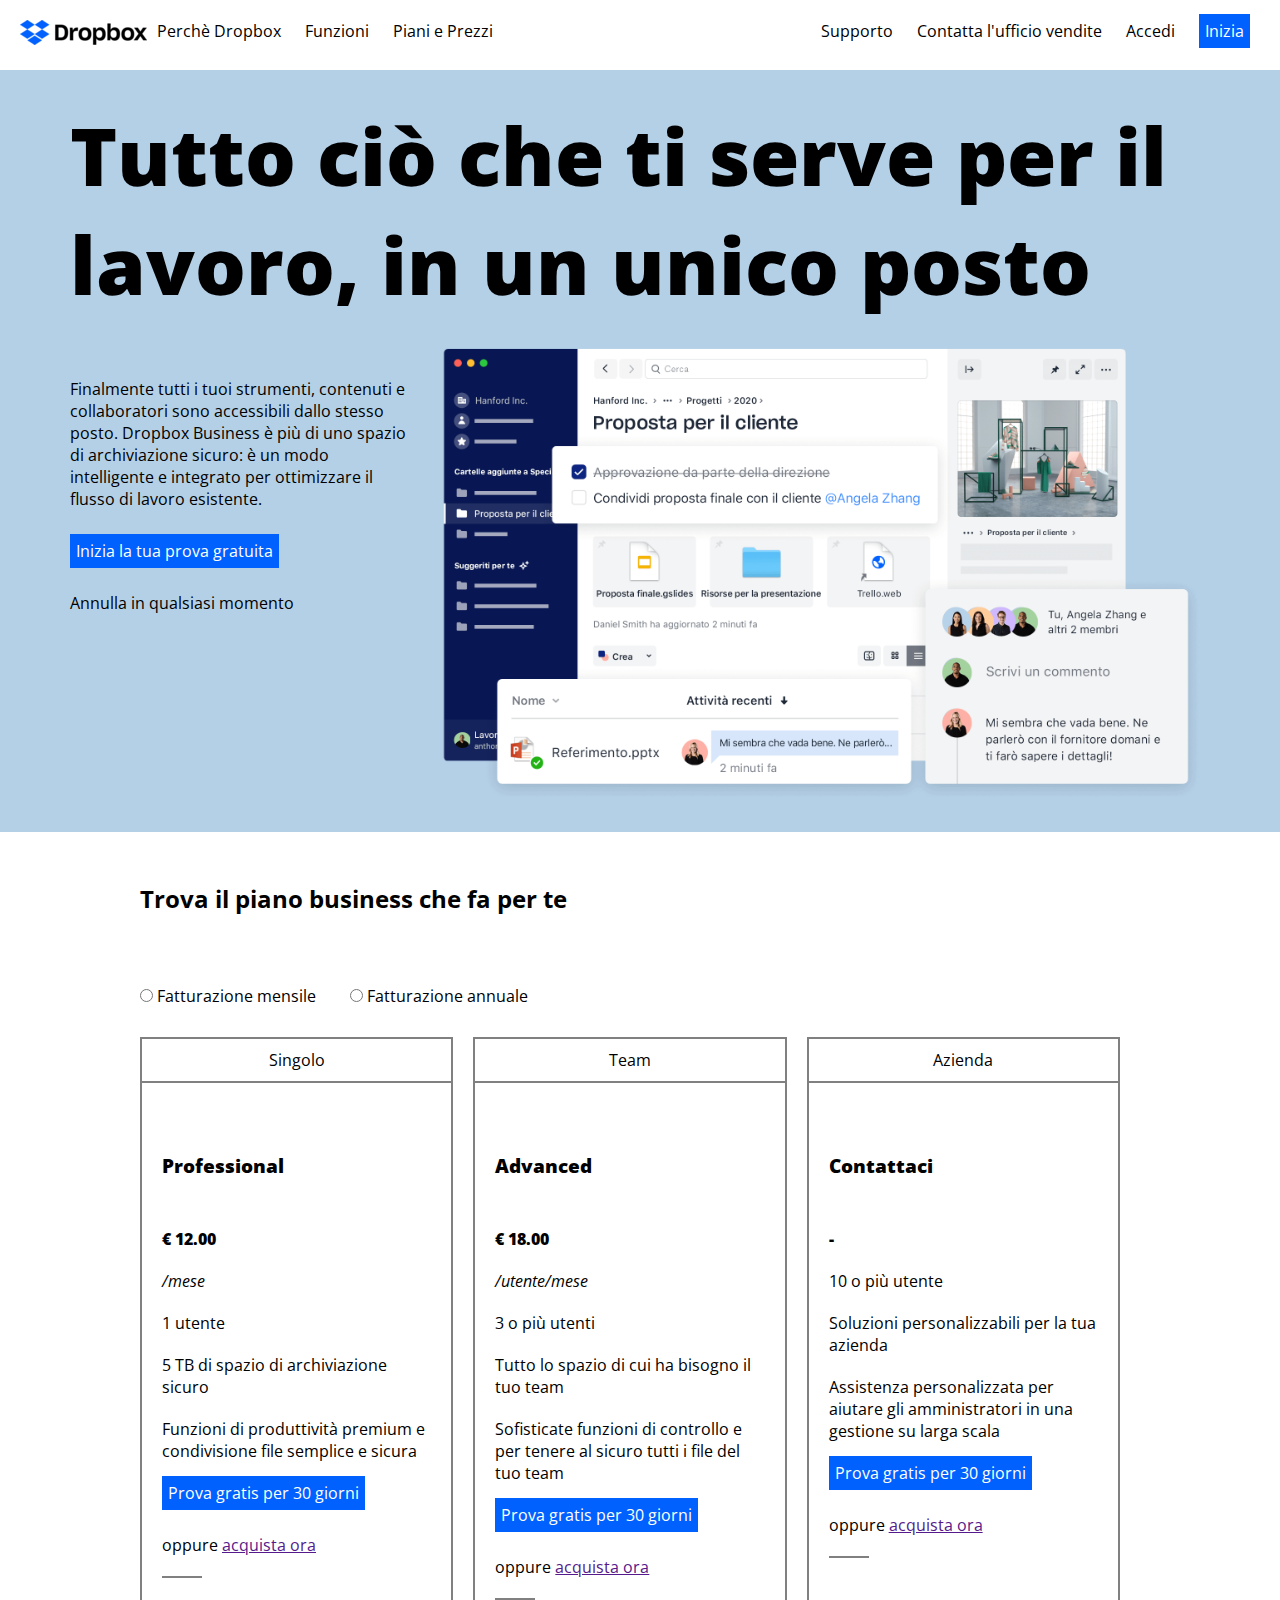
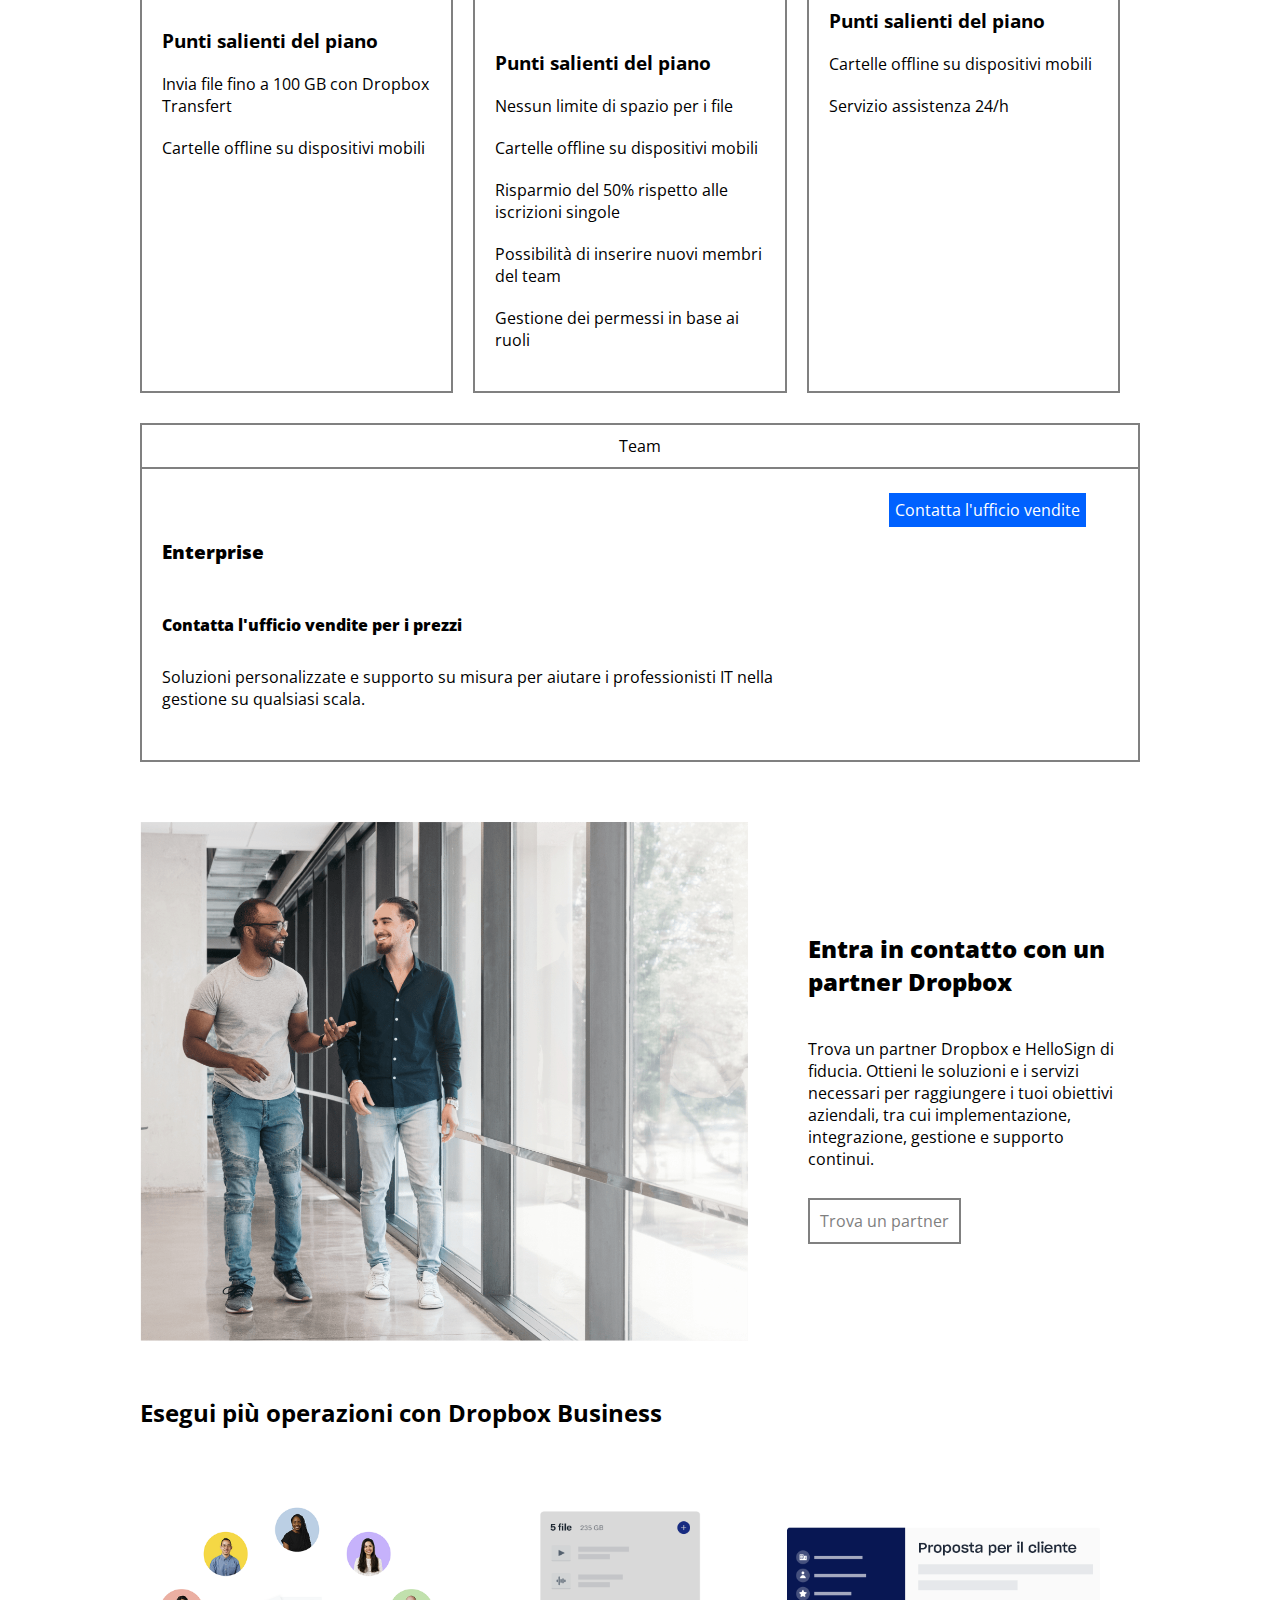
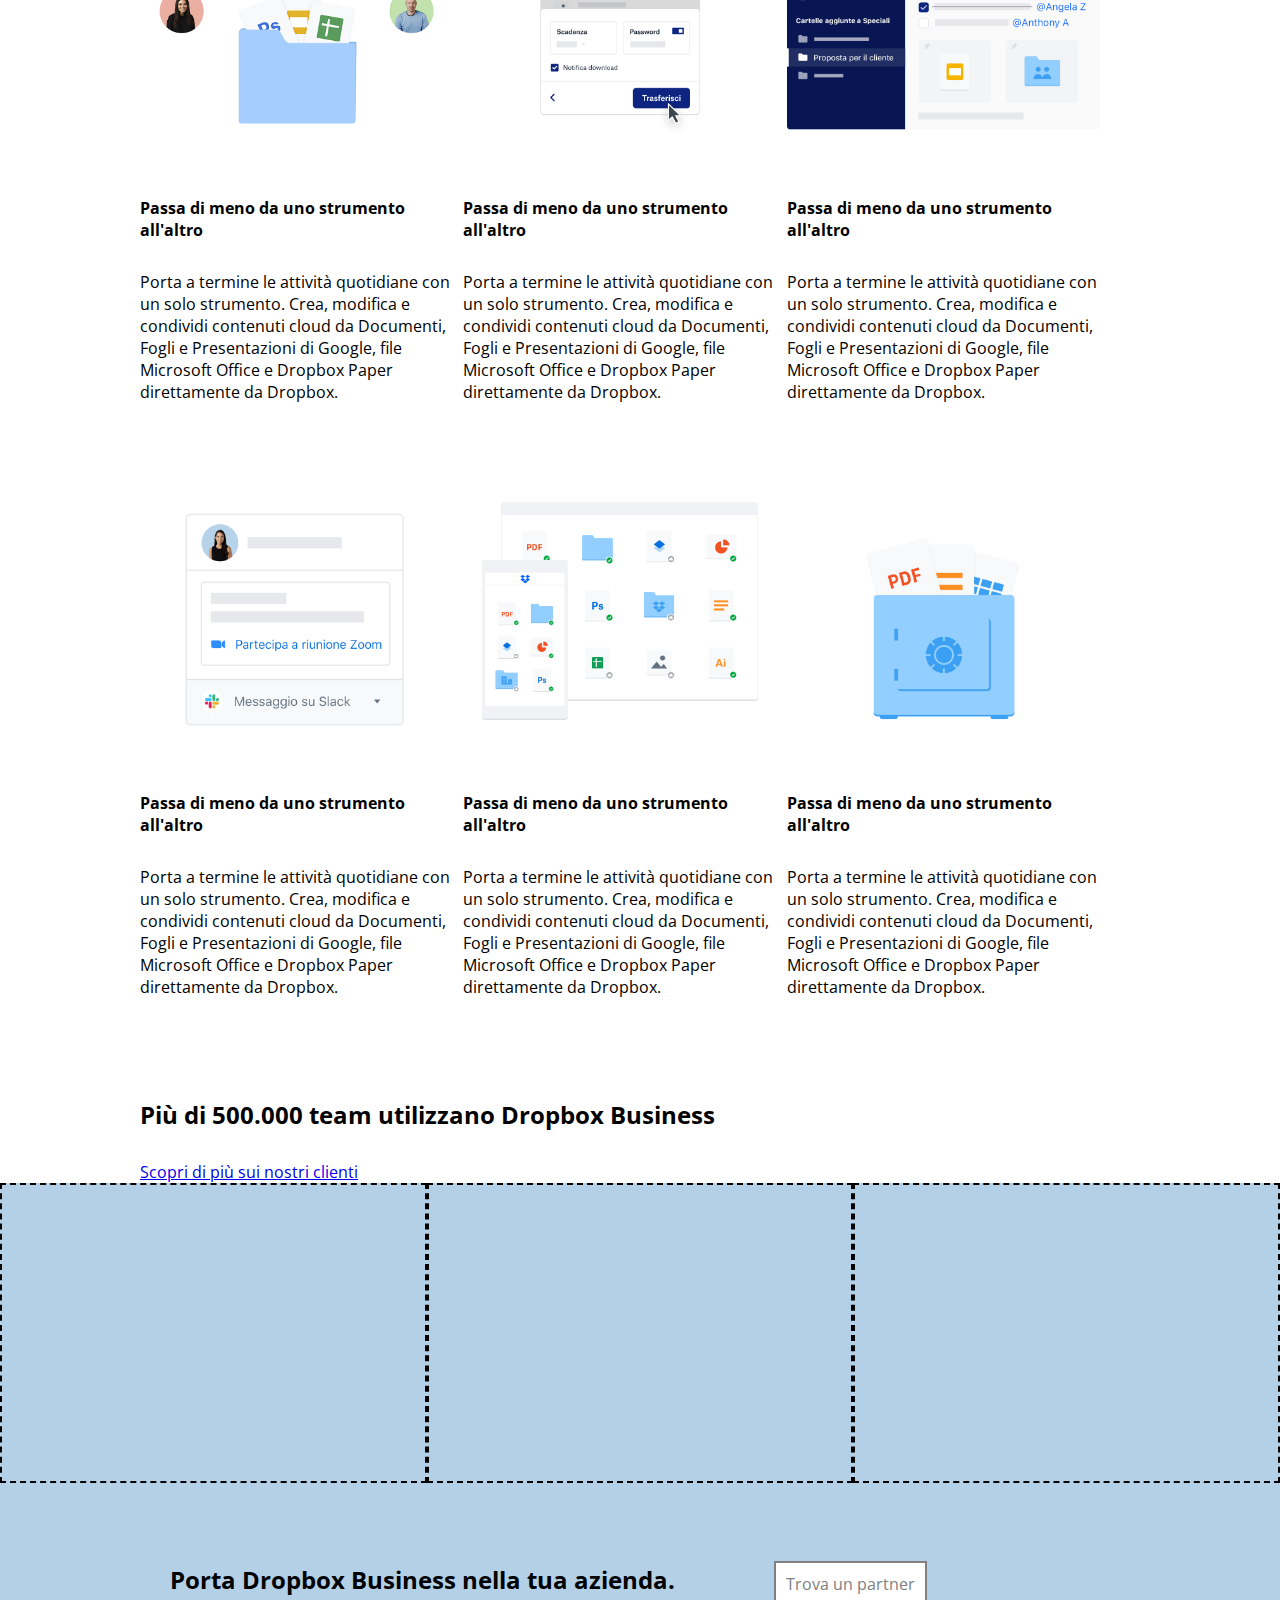
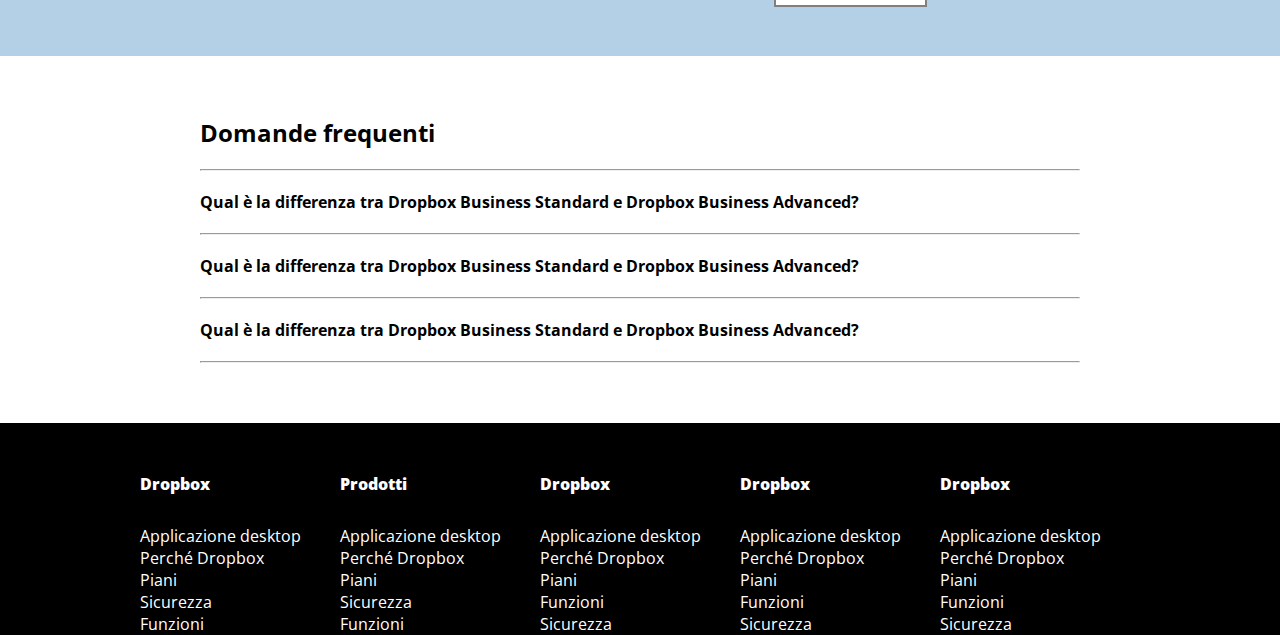
==== index.html @ 8ddbbbdc "add header add main add footer" ====
<!DOCTYPE html>
<html lang="en">
<head>
    <meta charset="UTF-8">
    <meta name="viewport" content="width=device-width, initial-scale=1.0">
    <title>Dropbox</title>
    <!-- css -->
    <link rel="stylesheet" href="css/style.css">
    <!-- font -->
    <link rel="stylesheet" href="https://cdnjs.cloudflare.com/ajax/libs/font-awesome/6.4.2/css/all.min.css" integrity="sha512-z3gLpd7yknf1YoNbCzqRKc4qyor8gaKU1qmn+CShxbuBusANI9QpRohGBreCFkKxLhei6S9CQXFEbbKuqLg0DA==" crossorigin="anonymous" referrerpolicy="no-referrer" />
    <link rel="preconnect" href="https://fonts.googleapis.com">
    <link rel="preconnect" href="https://fonts.gstatic.com" crossorigin>
    <link rel="preconnect" href="https://fonts.googleapis.com">
    <link rel="preconnect" href="https://fonts.gstatic.com" crossorigin>
    <link href="https://fonts.googleapis.com/css2?family=Fredoka:wght@400;700&family=Open+Sans:wght@400;700;800&display=swap" rel="stylesheet"></head>
<body>
    <header>
        <div class="top_container_header">  
            <div class="rowleft">
                <div>
                    <img src="./img/logo-small.png" alt="Dropbox logo">
                </div>
                <nav>
                    <ul>
                        <li><a href="http://">Perchè Dropbox</a></li>
                        <li><a href="http://">Funzioni</a></li>
                        <li><a href="http://">Piani e Prezzi</a></li>
                    </ul>
                </nav>
            </div>
        
            <div class="rowright">
                <nav>
                    <ul>
                        <li><a href="http://">Supporto</a></li>
                        <li><a href="http://">Contatta l'ufficio vendite</a></li>
                        <li><a href="http://">Accedi</a></li>
                        <li><a href="http://" class="button">Inizia</a></li>
                    </ul>
                </nav>
            </div>
        </div>

        <div class="button_container_header">
            <div class="container">
                <h1><strong>Tutto ciò che ti serve per il lavoro, in un unico posto</strong></h1>
                <div class="jumbo_container">
                    <div class="col-left">
                        <p>Finalmente tutti i tuoi strumenti, contenuti e collaboratori sono accessibili dallo stesso posto. Dropbox Business è più di uno spazio di archiviazione sicuro: è un modo intelligente e integrato per ottimizzare il flusso di lavoro
                            esistente.
                        </p>
                        <a href="http://" class="button">Inizia la tua prova gratuita</a>
                        <p>Annulla in qualsiasi momento</p>
                        <i class="fa-solid fa-arrow-down fa-2xl"></i>
                    </div>
                    <div class="col-right">
                        <img src="./img/jumbo.png" alt="">
                    </div>
                </div>
            </div>
        </div>
    </header>

    <main>
        <div class="smallcontainer">
            <div>
                <h2>Trova il piano business che fa per te</h2>
                <div class="input_container">
                    <input type="radio" name="checked" value="..." />
                    <span>Fatturazione mensile</span>
                </div>
                <div class="input_container">
                    <input type="radio" name="checked" value="..." />
                    <span>Fatturazione annuale</span>
                 </div>
            </div>
            <div class="cards">
                <div class="card">
                    <div class="topcard">
                        <i class="fa-solid fa-user" style="color: #000000;"></i>
                        <span>Singolo</span>
                    </div>
                    <div class="bottomcard">
                        <div class="upperbuttomcard">
                            <h3><strong>Professional</strong></h3>
                            <h4><strong>&euro; 12.00</strong></h4>
                            <span><i>/mese</i></span>
                         </div>
                        <div class="buttombuttomcard">
                            <div>
                                <i class="fa-solid fa-user" style="color: #000000;"></i>
                                <span>1 utente</span>
                            </div>
                            <div>
                                <i class="fa-solid fa-folder" style="color: #000000;"></i>
                                <span>5 TB di spazio di archiviazione sicuro</span>    
                            </div>     
                            <div>
                                <i class="fa-solid fa-share-nodes" style="color: #000000;"></i>
                                <span>Funzioni di produttività premium
                                e condivisione file semplice e sicura</span>
                            </div>
                            <a href="http://" class="button">Prova gratis per 30 giorni</a>
                            <div class="acquista">
                                <span>oppure</span>
                                <a href="">acquista ora</a>
                            </div>
                            <hr class="hr_short">
                            <h3>Punti salienti del piano</h3>
                            <div>
                                <i class="fa-solid fa-check" style="color: #0052e0;"></i>
                                <span>Invia file fino a 100 GB con Dropbox Transfert</span>
                            </div>
                            <div>
                                <i class="fa-solid fa-check" style="color: #0052e0;"></i>
                                <span>Cartelle offline su dispositivi mobili</span>
                            </div>
                        </div>
                    </div>
                </div>
                <div class="card">
                    <div class="topcard">
                        <i class="fa-solid fa-users" style="color: #000000;"></i>
                        <span>Team</span>
                    </div>
                    <div class="bottomcard">
                        <div class="upperbuttomcard">
                            <h3><strong>Advanced</strong></h3>
                            <h4><strong>&euro; 18.00</strong></h4>
                            <span><i>/utente/mese</i></span>
                         </div>
                        <div class="buttombuttomcard">
                            <div>
                                <i class="fa-solid fa-users" style="color: #000000;"></i>
                                <span>3 o più utenti</span>
                            </div>
                            <div>
                                <i class="fa-solid fa-folder" style="color: #000000;"></i>
                                <span>Tutto lo spazio di cui ha bisogno il tuo team</span>    
                            </div>     
                            <div>
                                <i class="fa-solid fa-share-nodes" style="color: #000000;"></i>
                                <span>Sofisticate funzioni di controllo e per tenere al sicuro tutti i file del tuo team</span>
                            </div>
                            <a href="http://" class="button">Prova gratis per 30 giorni</a>
                            <div class="acquista">
                                <span>oppure</span>
                                <a href="">acquista ora</a>
                            </div>
                            <hr class="hr_short">
                            <h3>Punti salienti del piano</h3>
                            <div>
                                <i class="fa-solid fa-check" style="color: #0052e0;"></i>
                                <span>Nessun limite di spazio per i file</span>
                            </div>
                            <div>
                                <i class="fa-solid fa-check" style="color: #0052e0;"></i>
                                <span>Cartelle offline su dispositivi mobili</span>
                            </div>
                            <div>
                                <i class="fa-solid fa-check" style="color: #0052e0;"></i>
                                <span>Risparmio del 50% rispetto alle iscrizioni singole</span>
                            </div>
                            <div>
                                <i class="fa-solid fa-check" style="color: #0052e0;"></i>
                                <span>Possibilità di inserire nuovi membri del team</span>
                            </div>
                            <div>
                                <i class="fa-solid fa-check" style="color: #0052e0;"></i>
                                <span>Gestione dei permessi in base ai ruoli</span>
                            </div>
                        </div>
                    </div>   
                </div>
                <div class="card">
                    <div class="topcard">
                        <i class="fa-solid fa-building" style="color: #000000;"></i>
                        <span>Azienda</span>
                    </div>
                    <div class="bottomcard">
                        <div class="upperbuttomcard">
                            <h3><strong>Contattaci</strong></h3>
                            <h4><strong>-</strong></h4>
                         </div>
                        <div class="buttombuttomcard">
                            <div>
                                <i class="fa-solid fa-user" style="color: #000000;"></i>
                                <span>10 o più utente</span>
                            </div>
                            <div>
                                <i class="fa-solid fa-folder" style="color: #000000;"></i>
                                <span>Soluzioni personalizzabili per la tua azienda</span>    
                            </div>     
                            <div>
                                <i class="fa-solid fa-share-nodes" style="color: #000000;"></i>
                                <span>Assistenza personalizzata per aiutare gli amministratori in una gestione su larga scala</span>
                            </div>
                            <a href="http://" class="button">Prova gratis per 30 giorni</a>
                            <div class="acquista">
                                <span>oppure</span>
                                <a href="">acquista ora</a>
                            </div>
                            <hr class="hr_short">
                            <h3>Punti salienti del piano</h3>
                            <div>
                                <i class="fa-solid fa-check" style="color: #0052e0;"></i>
                                <span>Cartelle offline su dispositivi mobili</span>
                            </div>
                            <div>
                                <i class="fa-solid fa-check" style="color: #0052e0;"></i>
                                <span>Servizio assistenza 24/h</span>
                            </div>
                        </div>
                    </div>
                </div>
            </div>
        </div>
        <div class="smallcontainer">
           <div class="teamcontainer">
                <div class="topcontainer">
                        <i class="fa-solid fa-building" style="color: #000000;"></i>
                        <span>Team</span>
                </div>
                <div class="buttomcontainer">
                    <div class="left_row_container">
                            <h3><strong>Enterprise</strong></h3>
                            <h4><strong>Contatta l'ufficio vendite per i prezzi</strong></h4>
                            <p>Soluzioni personalizzate e supporto su misura per aiutare i professionisti IT nella gestione su qualsiasi scala.</p>
                    </div>
                    <div class="right_row_container">
                            <a href="http://" class="button">Contatta l'ufficio vendite</a>
                    </div>
                </div>
            </div> 

            <div class="third-container">
                <div class="part-left">
                    <img src="./img/partner.png" alt="">
                </div>
                <div class="part-right">
                    <h2><strong>Entra in contatto con un partner Dropbox</strong></h2>
                    <p>Trova un partner Dropbox e HelloSign di fiducia. Ottieni le soluzioni e i servizi necessari per raggiungere i tuoi obiettivi aziendali, tra cui implementazione, integrazione, gestione e supporto continui.</p>
                    <a href="http://" id="buttonborder" class="button">Trova un partner</a>
                </div>
            </div>
        </div>

        <div class="smallcontainer">
            <h2>Esegui più operazioni con Dropbox Business</h2>
            <div class="smallcards">
                <div class="smallcard">
                    <div class="cardimg">
                        <img src="./img/business-feature-switching-tools.png" alt="">
                    </div>
                    <h4>Passa di meno da uno strumento all'altro</h4>
                    <p>Porta a termine le attività quotidiane con un solo strumento. Crea, modifica e condividi contenuti cloud da Documenti, Fogli e Presentazioni di Google, file Microsoft Office e Dropbox Paper direttamente da Dropbox.</p>   
                </div>
                <div class="smallcard">
                    <div class="cardimg">
                        <img src="./img/business-feature-send-files-it.png" alt="">
                    </div>
                    <h4>Passa di meno da uno strumento all'altro</h4>
                    <p>Porta a termine le attività quotidiane con un solo strumento. Crea, modifica e condividi contenuti cloud da Documenti, Fogli e Presentazioni di Google, file Microsoft Office e Dropbox Paper direttamente da Dropbox.</p>
                </div>
                <div class="smallcard">
                    <div class="cardimg">
                        <img src="./img/business-feature-coordinate-it.png" alt="">
                    </div>
                    <h4>Passa di meno da uno strumento all'altro</h4>
                    <p>Porta a termine le attività quotidiane con un solo strumento. Crea, modifica e condividi contenuti cloud da Documenti, Fogli e Presentazioni di Google, file Microsoft Office e Dropbox Paper direttamente da Dropbox.</p>
                </div>
                <div class="smallcard">
                    <div class="cardimg">
                        <img src="./img/business-feature-integrations-it.png" alt="">
                    </div>
                    <h4>Passa di meno da uno strumento all'altro</h4>
                    <p>Porta a termine le attività quotidiane con un solo strumento. Crea, modifica e condividi contenuti cloud da Documenti, Fogli e Presentazioni di Google, file Microsoft Office e Dropbox Paper direttamente da Dropbox.</p>
                </div>
                <div class="smallcard">
                    <div class="cardimg">
                        <img src="./img/business-feature-multi-device.png" alt="">
                    </div>
                    <h4>Passa di meno da uno strumento all'altro</h4>
                    <p>Porta a termine le attività quotidiane con un solo strumento. Crea, modifica e condividi contenuti cloud da Documenti, Fogli e Presentazioni di Google, file Microsoft Office e Dropbox Paper direttamente da Dropbox.</p>
                </div>
                <div class="smallcard">
                    <div class="cardimg">
                        <img src="./img/business-feature-security.png" alt="">
                    </div>
                    <h4>Passa di meno da uno strumento all'altro</h4>
                    <p>Porta a termine le attività quotidiane con un solo strumento. Crea, modifica e condividi contenuti cloud da Documenti, Fogli e Presentazioni di Google, file Microsoft Office e Dropbox Paper direttamente da Dropbox.</p>
                </div>
            </div>
        </div>
        <div class="smallcontainer">
            <div class="container-5">
                <h2>Più di 500.000 team utilizzano Dropbox Business</h2>
                <a href="http://">Scopri di più sui nostri clienti</a>
            </div>
        </div>
        <div class="designit_container">
            <div class="advertising-column">
                <!-- <div class="square green"><img src="./img/designit.svg" alt=""></div>
                <div class="square bordeaux"><img src="./img/arizona_state_university.svg" alt=""></div>
                <div class="square lightblue"><img src="./img/university_of_florida.svg" alt=""></div>
                <div class="square red"><img src="./img/topps.svg" alt=""></div> -->
            </div>
            <div class="advertising-column">

            </div>
            <div class="advertising-column">
            </div>
        </div>
        <div class="background">
            <div class="smallcontainer background_container ">
                <div class="background_left">
                    <h2>Porta Dropbox Business nella tua azienda.</h2>
                </div>
                <div class="background_right">
                    <a href="http://" id="buttonborder" class="button">Trova un partner</a>
                </div>
            </div>
        </div>
        <div class="question smallcontainer">
            <h2>Domande frequenti</h2>
            <hr>
            <span><strong>Qual è la differenza tra Dropbox Business Standard e Dropbox Business Advanced?</strong></span>
            <i class="fa-solid fa-angle-down" style="color: #000000;"></i>
            <hr>
            <span><strong>Qual è la differenza tra Dropbox Business Standard e Dropbox Business Advanced?</strong></span>
            <span class="anglearrow"><i class="fa-solid fa-angle-down" style="color: #000000;"></i></span>
            <hr>
            <span><strong>Qual è la differenza tra Dropbox Business Standard e Dropbox Business Advanced?</strong></span>
            <span class="anglearrow"><i class="fa-solid fa-angle-down" style="color: #000000;"></i></span>
            <hr>
        </div>
    </main>

    <footer>
        <div class="footer_container">
            <div class="smallcontainer">
                <div class="columns_footer">
                    <div class="col-footer">
                        <h4><strong>Dropbox</strong></h4>
                        <ul>
                            <li><a href="http://"></a>Applicazione desktop</li>
                            <li><a href="http://"></a>Perché Dropbox</li>
                            <li><a href="http://"></a>Piani</li>
                            <li><a href="http://"></a>Sicurezza</li>
                            <li><a href="http://"></a>Funzioni</li>
                        </ul>
                    </div>
                    <div class="col-footer">
                        <h4><strong>Prodotti</strong></h4>
                        <ul>
                            <li><a href="http://"></a>Applicazione desktop </li>
                            <li><a href="http://"></a>Perché Dropbox</li>
                            <li><a href="http://"></a>Piani</li>
                            <li><a href="http://"></a>Sicurezza</li>
                            <li><a href="http://"></a>Funzioni</li>
                        </ul>
                    </div>
                    <div class="col-footer">
                        <h4><strong>Dropbox</strong></h4>
                        <ul>
                            <li><a href="http://"></a>Applicazione desktop</li>
                            <li><a href="http://"></a>Perché Dropbox</li>
                            <li><a href="http://"></a>Piani</li>
                            <li><a href="http://"></a>Funzioni</li>
                            <li><a href="http://"></a>Sicurezza</li>
                        </ul>
                    </div>
                    <div class="col-footer">
                        <h4><strong>Dropbox</strong></h4>
                        <ul>
                            <li><a href="http://"></a>Applicazione desktop</li>
                            <li><a href="http://"></a>Perché Dropbox</li>
                            <li><a href="http://"></a>Piani</li>
                            <li><a href="http://"></a>Funzioni</li>
                            <li><a href="http://"></a>Sicurezza</li>
                        </ul>
                    </div>
                    <div class="col-footer">
                        <h4><strong>Dropbox</strong></h4>
                        <ul>
                            <li><a href="http://"></a>Applicazione desktop</li>
                            <li><a href="http://"></a>Perché Dropbox</li>
                            <li><a href="http://"></a>Piani</li>
                            <li><a href="http://"></a>Funzioni</li>
                            <li><a href="http://"></a>Sicurezza</li>
                        </ul>
                    </div>
                </div>  
            </div>
        </div>
        
        </div>
    </footer>
</body>
</html>
---- css/style.css ----
* {
    margin: 0%;
    padding: 0%;
    box-sizing: border-box;
    font-family: 'Open Sans',sans-serif;
    }
        
    .container{
    max-width: 1200px;
    margin: 0 auto; 
    width: 100%;
    }

    .smallcontainer{
        max-width: 1000px;
        margin: 0 auto; 
        width: 100%;
        }

    .top_container_header {
        padding: 20px;
        flex-direction: row;
        display: flex;
        justify-content: space-between;
        vertical-align: middle;
        background-color: #FFFFFF;
    }
    
    ul> li{
        list-style: none;
    }

    nav> ul> li {
        display: inline;
        margin-left: 10px;
        margin-right: 10px;
    }

    li> a{
        text-decoration: none;
        color: black;
    }

    .top_container_header> *{ 
        display: flex;
    }

   .button {
        background-color:#0061FF; 
        border: none;
        color: white;
        padding: 6px;
        text-decoration: none;
    }

    .button_container_header{ 
        background-color:#B4D0E7;
    }

    .jumbo_container {
        display: flex;
        flex-direction: row;
        margin-bottom: 30px;
        padding: 30px;
    }

    img{
        width: 100%;
    }

    .col-left {
        width: 30%;
    }

    .col-right {
        width: 70%;
    }

    h1 {
        text-align: left;
        font-size: 5em;
        font-weight:800;
        padding-top: 30px;
        margin-left: 30px;
    }
  
    .col-left> *{
        text-decoration: none;
        margin-bottom: 30px;
        margin-top: 30px;
    }
   
    .input_container{
        margin-top: 40px;
        margin-right: 30px;
        display: inline-block;
    }

    .cards{
        display: flex;
        flex-direction: row;
    }

    .card{
        width: calc(100% / 3);
        margin-right: 20px;
        margin-top: 30px;
        border: 2px solid grey;
    }

    .topcard{
        border-bottom:  2px solid grey;
        text-align: center;
        padding: 10px;
    }

    .bottomcard{
        text-align: left;
        padding: 20px;
    }

    .upperbuttomcard> *{
        margin-bottom: 20px ;
    }

    .upperbuttomcard{
        margin-bottom: 20px ;
    }

    .buttombuttomcard> *{
        margin-bottom: 20px ;
    }

    .acquista{
        margin-top: 30px ;
    }

    .hr_short{ 
        width: 40px;
        border: 1px solid grey;
    }

    .topcontainer{
        text-align: center;
    }
    
    .buttomcontainer{
        display: flex;
        flex-direction: row;
    }

    .teamcontainer{
        border: 2px solid grey; 
        margin-top: 30px;
    }

    .topcontainer{
        border-bottom: 2px solid grey; 
        padding: 10px;
    }

    .left_row_container{
        width: 70%;
        text-align: left;
        padding: 20px;
    }

    .left_row_container> *{
        margin-bottom: 30px;
    }

    .right_row_container> *{
        margin-left: 30px;
    }


    .right_row_container{
        width: 30%;
        padding: 20px;
        padding-top: 30px;
    }

    .third-container{
        display: flex;
        flex-direction: row;
        margin-top: 60px;
    }

    .part-left{
        width: 70%;
    }

    .part-right{
        width: 40%;
        margin-left: 40px;
        margin-top: 40px;
        padding: 20px;
    }

    .part-right> *{
        margin-bottom: 40px;
    }
    
    #buttonborder{
        background-color: white;
        color: grey;
        border: 2px solid grey;
        padding:10px;
    }

    h2, h3, h4{
        margin-bottom: 30px;
        margin-top: 50px;
    }
    .smallcards{
        display: flex;
        flex-direction: row;
        flex-wrap: wrap;
    }

    .smallcard{
        width: calc(100% / 3 - 20px);
        margin-top: 30px;
        margin-bottom: 50px;
        margin-right: 10px;
    }

    .designit_container{
        height: 300px;
        background-color: #B4D0E7;
        display: flex;
        flex-direction: row;
    }
    
    .advertising-column{
        width: calc(100% / 3);
        border: 2px dashed black;
        display: flex;
        flex-direction: row;
        flex-wrap: wrap;
        justify-content: center;
    }
    /* .squares{
        border: 2px dashed red;
        display: flex;
        flex-direction: row;
        flex-wrap: wrap;
    } */
    .square{
        width: calc(100% / 2);
        border: 2px dashed red;
        background-color: #A2D39B;
        vertical-align: middle;
    }

    .green{
        background-color: #A2D39B;
    }

    .bordeaux{
        background-color: #61082B;
    }
    .lightblue{
        background-color: #0093CE;
    }
    .red{
        background-color: red;
    }

    .background{
        background-color: #B4D0E7;
    }

    .background_container{
        display: flex;
        flex-direction: row;
        padding: 30px;
    }

    .background_left{
        width:60% ;
    }

    .background_right{
        width:30% ;
        margin-top: 60px;
        margin-left: 40px;
    }

    .footer_container{
        background-color: black;
        color: white;
    }

    .columns_footer{
        display: flex;
        flex-direction: row;
        flex-wrap:wrap;
    }
    .col-footer{
    width: calc(100% / 5);
    }

    .question{
        padding: 40px;
    }
    .question> *{
        margin: 20px;
    }
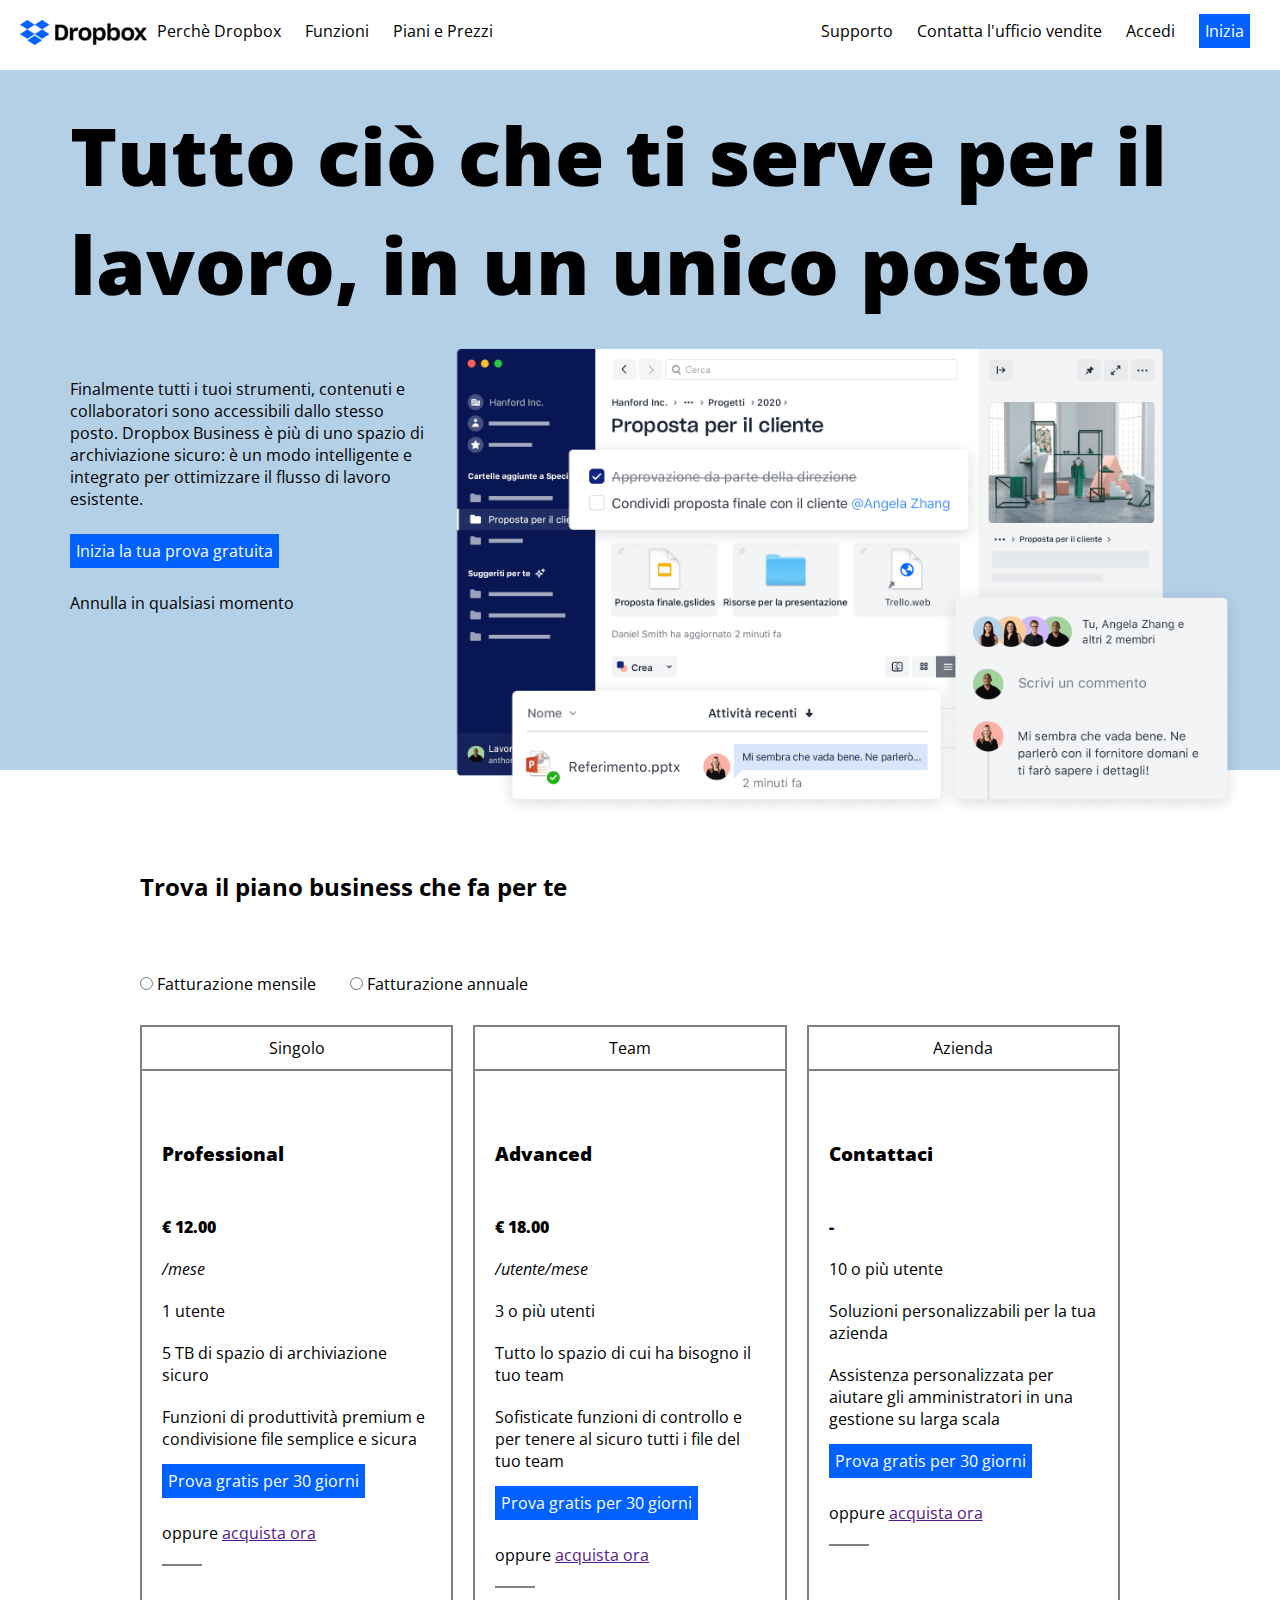
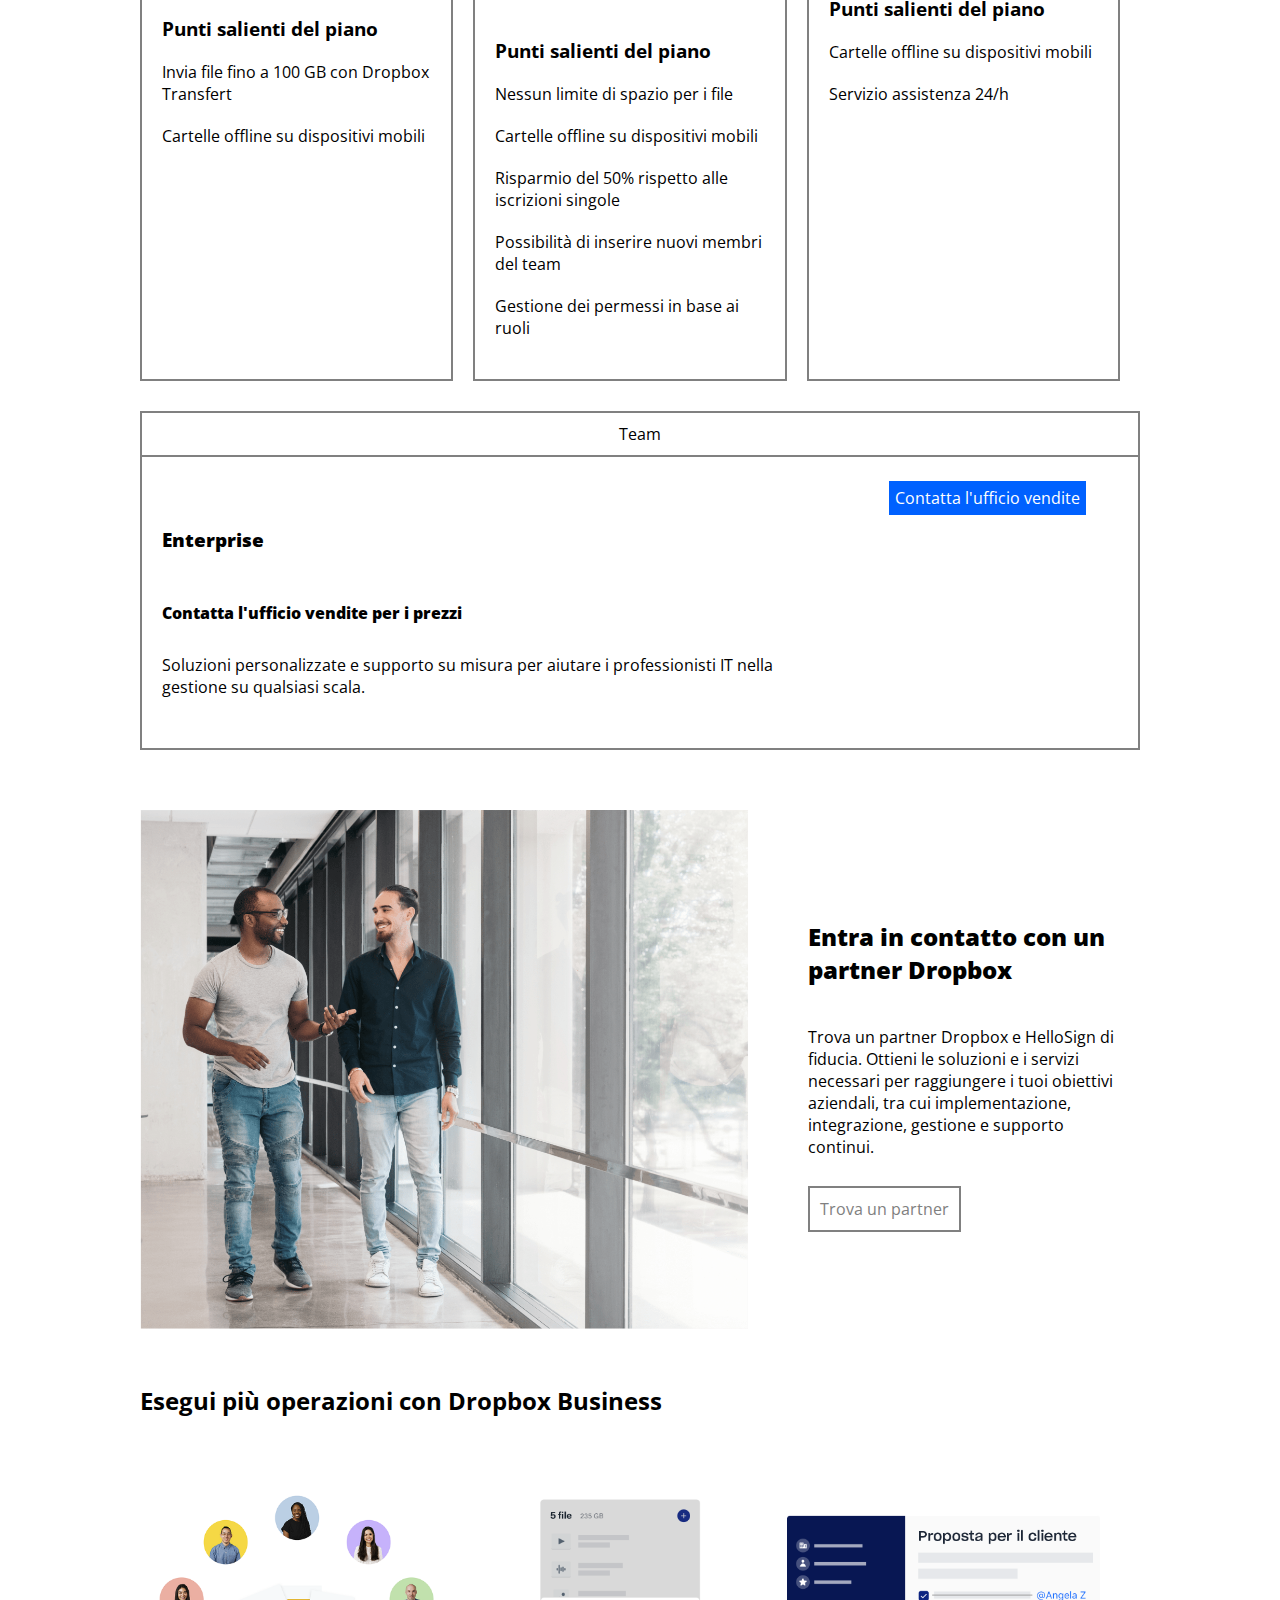
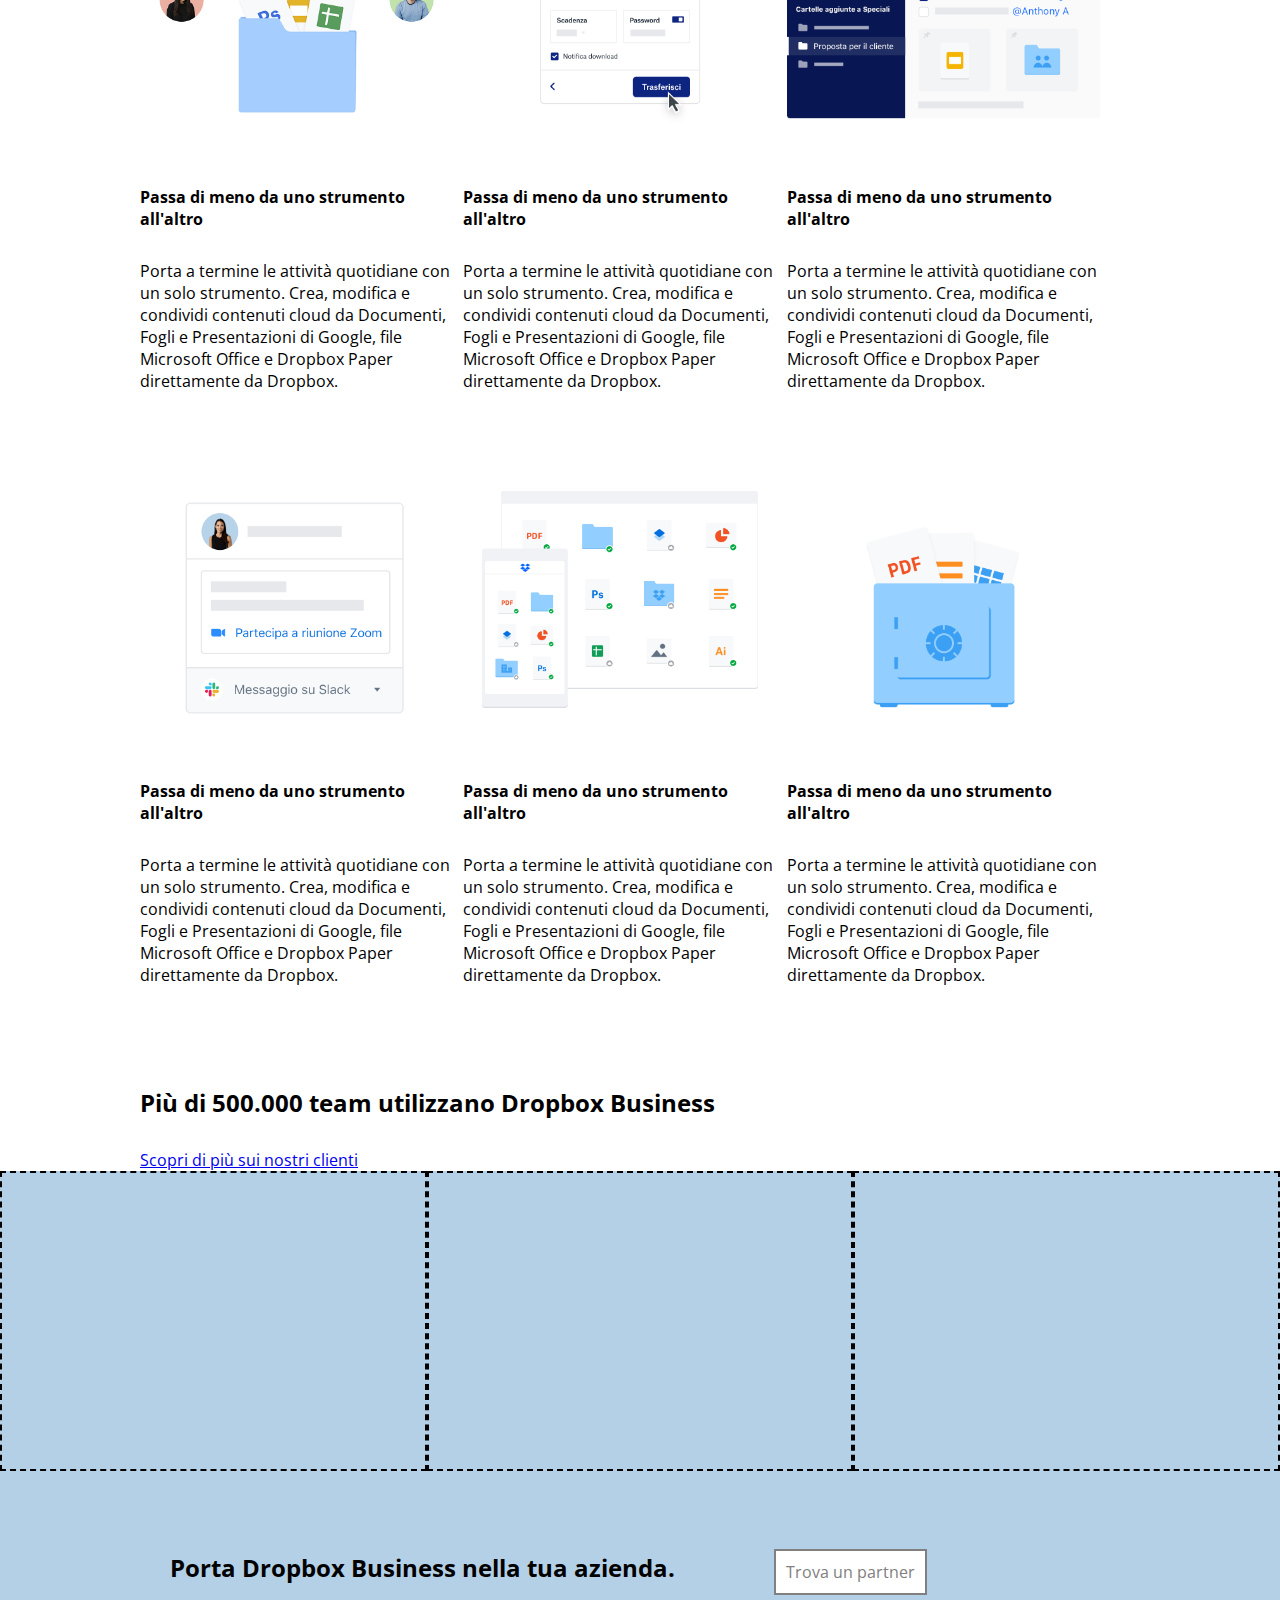
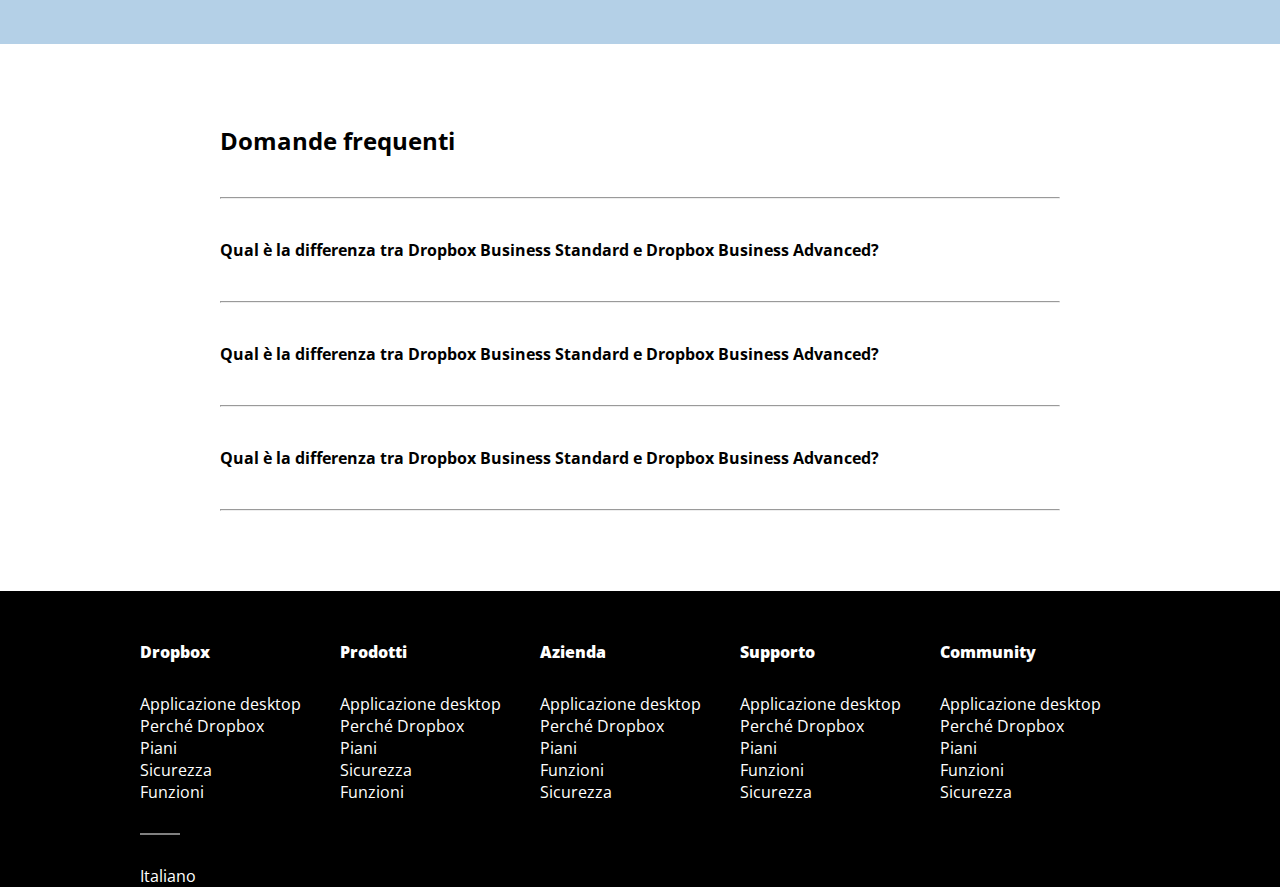
==== commit 0693ec5f: "add buttom footer" ====
--- a/index.html
+++ b/index.html
@@ -28,7 +28,6 @@
                     </ul>
                 </nav>
             </div>
-        
             <div class="rowright">
                 <nav>
                     <ul>
@@ -54,7 +53,7 @@
                         <i class="fa-solid fa-arrow-down fa-2xl"></i>
                     </div>
                     <div class="col-right">
-                        <img src="./img/jumbo.png" alt="">
+                        <img src="./img/jumbo.png" alt="dropboximg">
                     </div>
                 </div>
             </div>
@@ -63,16 +62,16 @@
 
     <main>
         <div class="smallcontainer">
-            <div>
+            <div class="planecontainer">
                 <h2>Trova il piano business che fa per te</h2>
                 <div class="input_container">
-                    <input type="radio" name="checked" value="..." />
-                    <span>Fatturazione mensile</span>
+                    <input type="radio" id="monthly" name="checked" value="..." />
+                    <label for="monthly">Fatturazione mensile</label>
                 </div>
                 <div class="input_container">
-                    <input type="radio" name="checked" value="..." />
-                    <span>Fatturazione annuale</span>
-                 </div>
+                    <input type="radio" id="annual" name="checked" value="..." />
+                    <label for="annual">Fatturazione annuale</label>
+                </div>
             </div>
             <div class="cards">
                 <div class="card">
@@ -325,7 +324,7 @@
             <h2>Domande frequenti</h2>
             <hr>
             <span><strong>Qual è la differenza tra Dropbox Business Standard e Dropbox Business Advanced?</strong></span>
-            <i class="fa-solid fa-angle-down" style="color: #000000;"></i>
+            <span class="anglearrow"><i class="fa-solid fa-angle-down" style="color: #000000;"></i></span>
             <hr>
             <span><strong>Qual è la differenza tra Dropbox Business Standard e Dropbox Business Advanced?</strong></span>
             <span class="anglearrow"><i class="fa-solid fa-angle-down" style="color: #000000;"></i></span>
@@ -361,7 +360,7 @@
                         </ul>
                     </div>
                     <div class="col-footer">
-                        <h4><strong>Dropbox</strong></h4>
+                        <h4><strong>Azienda</strong></h4>
                         <ul>
                             <li><a href="http://"></a>Applicazione desktop</li>
                             <li><a href="http://"></a>Perché Dropbox</li>
@@ -371,7 +370,7 @@
                         </ul>
                     </div>
                     <div class="col-footer">
-                        <h4><strong>Dropbox</strong></h4>
+                        <h4><strong>Supporto</strong></h4>
                         <ul>
                             <li><a href="http://"></a>Applicazione desktop</li>
                             <li><a href="http://"></a>Perché Dropbox</li>
@@ -381,7 +380,7 @@
                         </ul>
                     </div>
                     <div class="col-footer">
-                        <h4><strong>Dropbox</strong></h4>
+                        <h4><strong>Community</strong></h4>
                         <ul>
                             <li><a href="http://"></a>Applicazione desktop</li>
                             <li><a href="http://"></a>Perché Dropbox</li>
@@ -390,10 +389,17 @@
                             <li><a href="http://"></a>Sicurezza</li>
                         </ul>
                     </div>
-                </div>  
-            </div>
-        </div>
-        
+                </div> 
+                
+                <div class="footer_bottom_container">
+                    <hr class="hr_short">
+                    <div>
+                        <span><i class="fa-solid fa-earth-americas" style="color: #ffffff;"></i></span>
+                        <span>Italiano</span>
+                        <span><i class="fa-solid fa-caret-up" style="color: #ffffff;"></i></span>
+                    </div>
+                </div>
+            </div>
         </div>
     </footer>
 </body>
--- a/css/style.css
+++ b/css/style.css
@@ -55,6 +55,8 @@
 
     .button_container_header{ 
         background-color:#B4D0E7;
+        position: relative;
+        height: 700px;
     }
 
     .jumbo_container {
@@ -62,10 +64,15 @@
         flex-direction: row;
         margin-bottom: 30px;
         padding: 30px;
+        position: absolute;
     }
 
     img{
         width: 100%;
+    }
+
+    .planecontainer{
+        margin-top: 100px;
     }
 
     .col-left {
@@ -304,6 +311,11 @@
     .question{
         padding: 40px;
     }
+
     .question> *{
-        margin: 20px;
+        margin: 40px;
+    }
+
+    .footer_bottom_container> *{
+        margin-top: 30px;
     }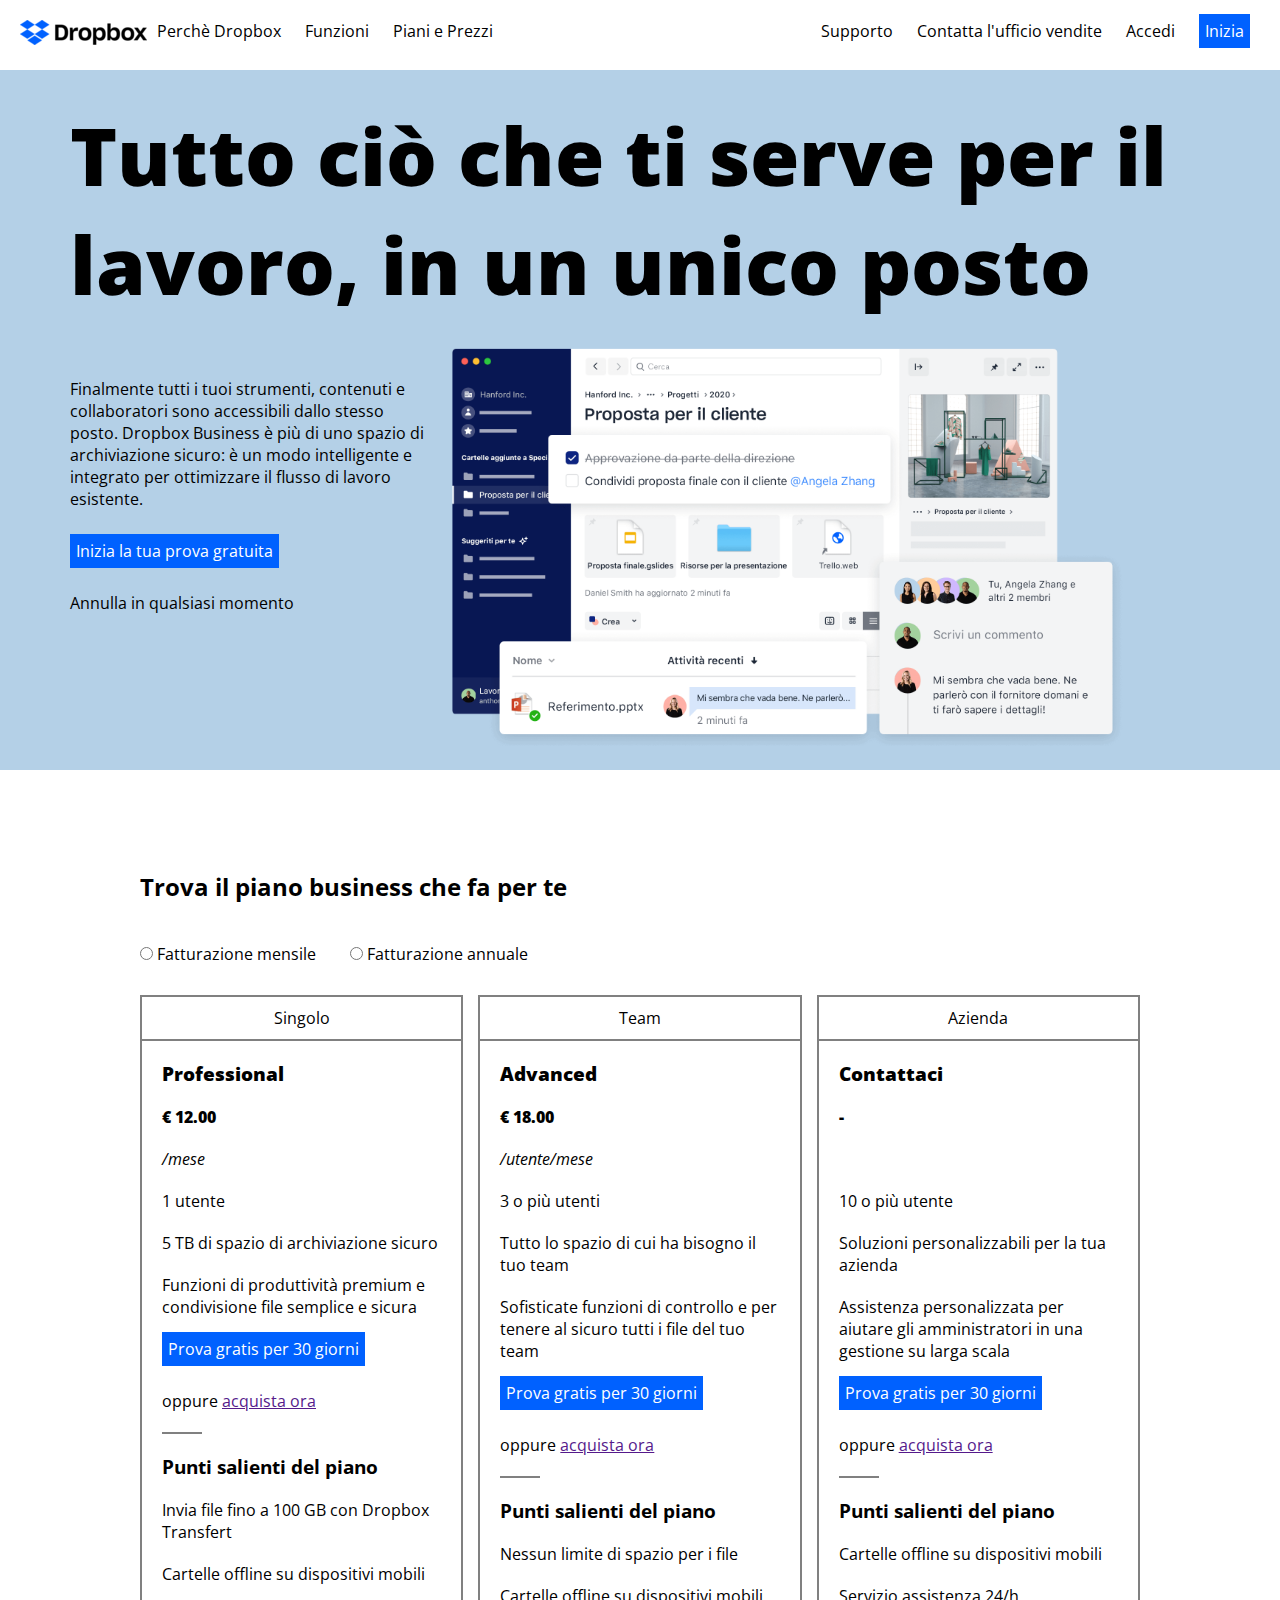
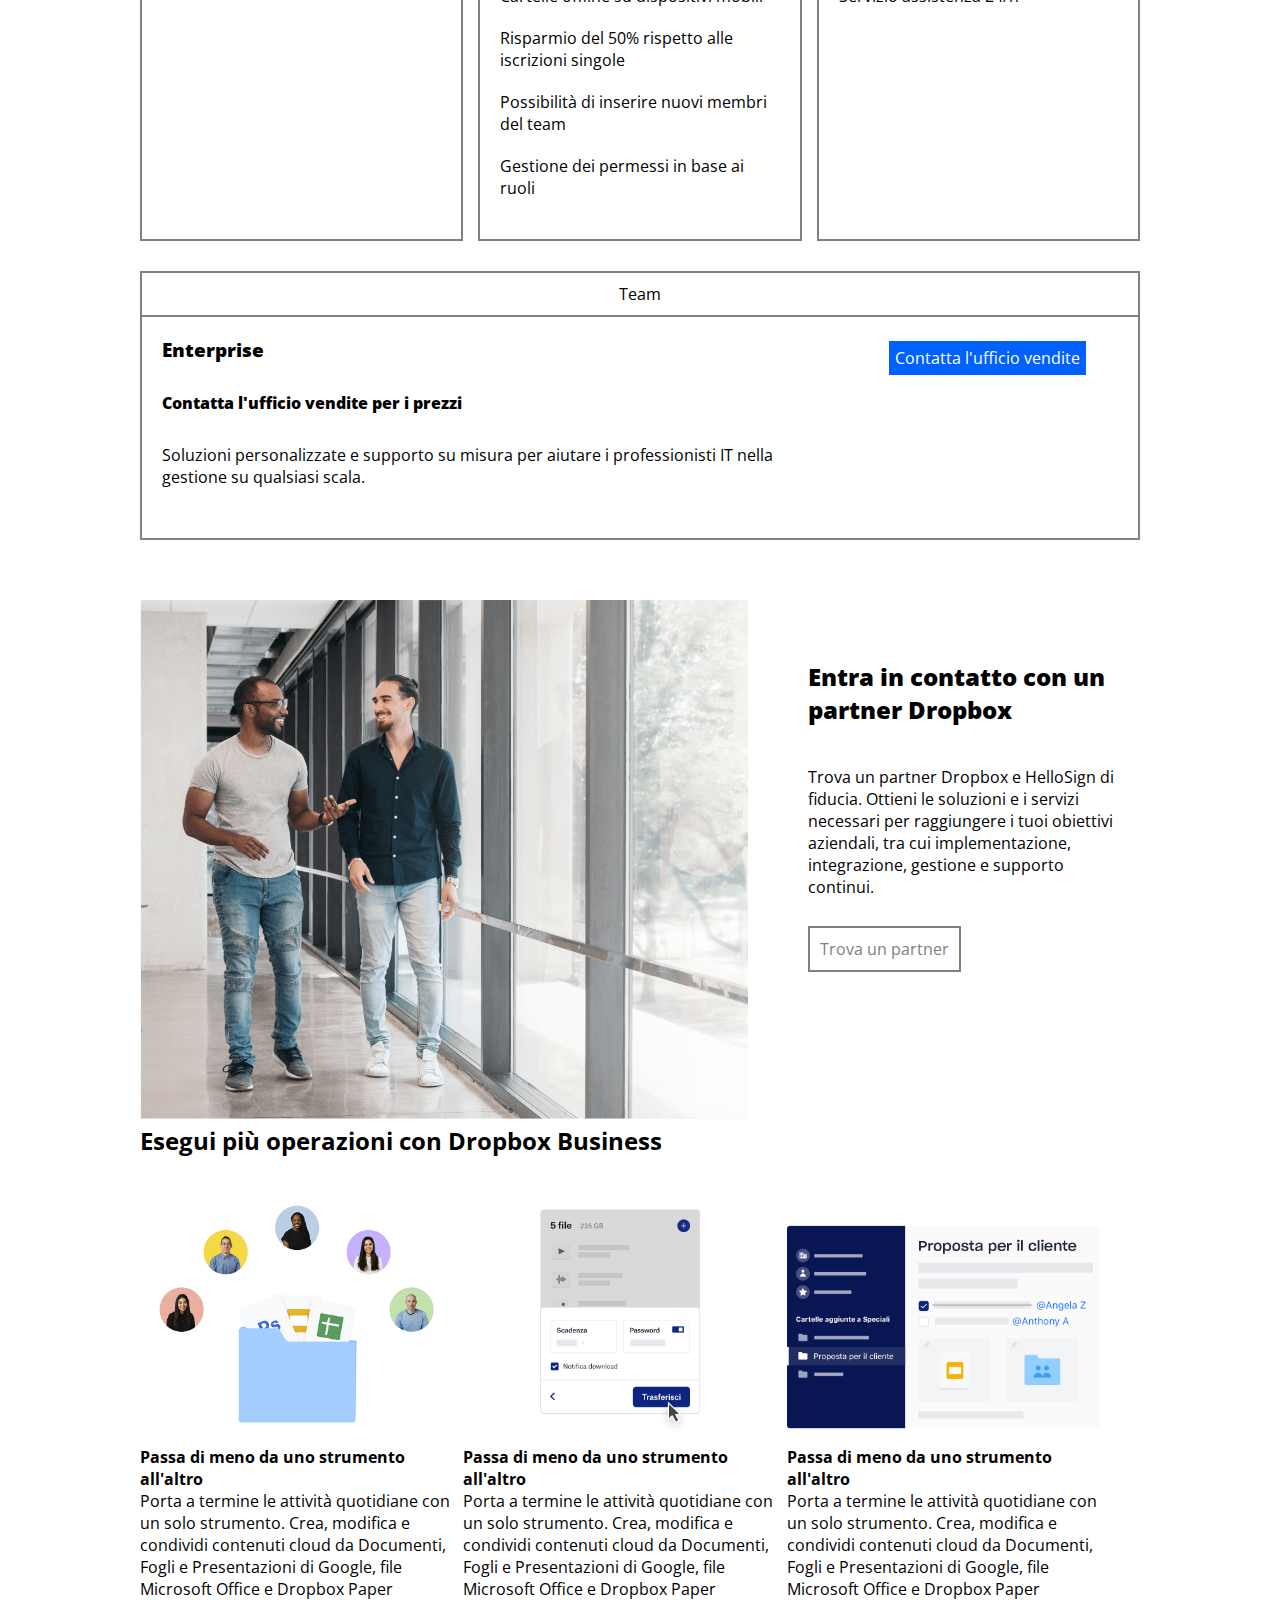
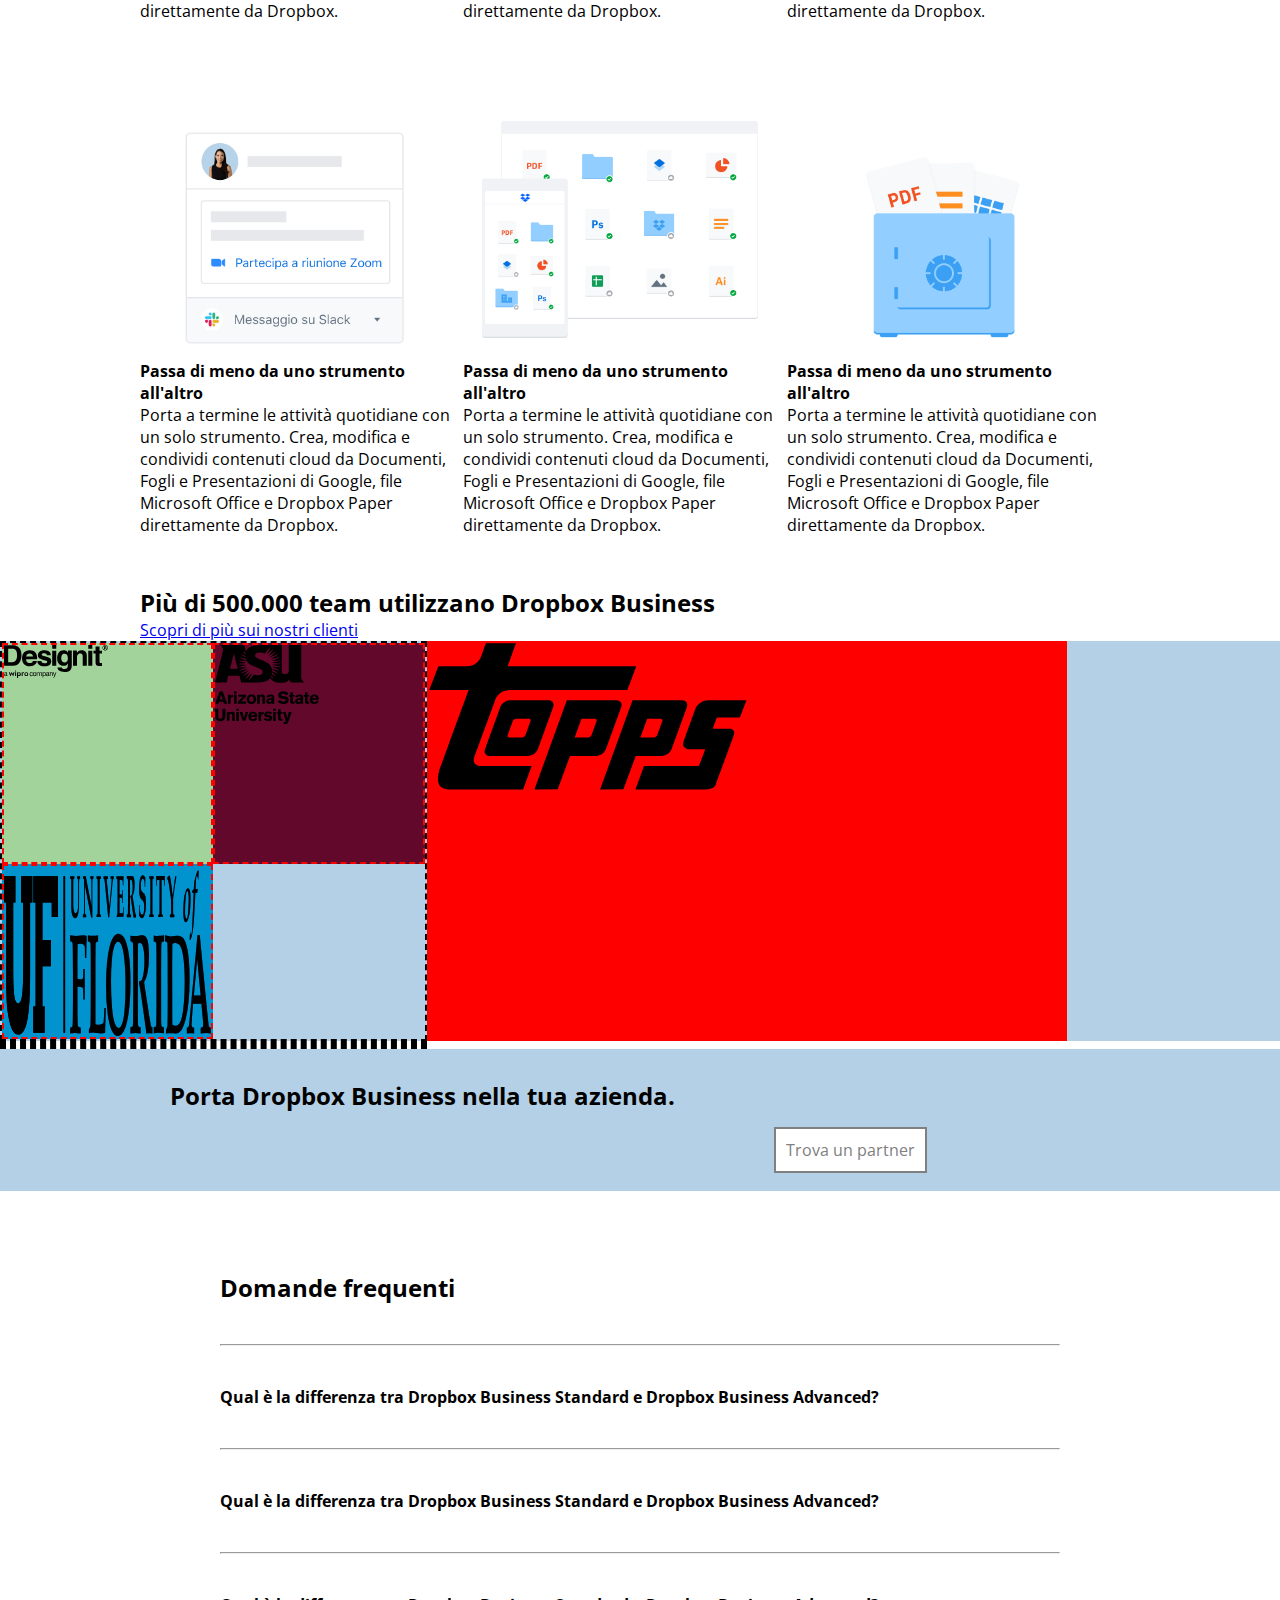
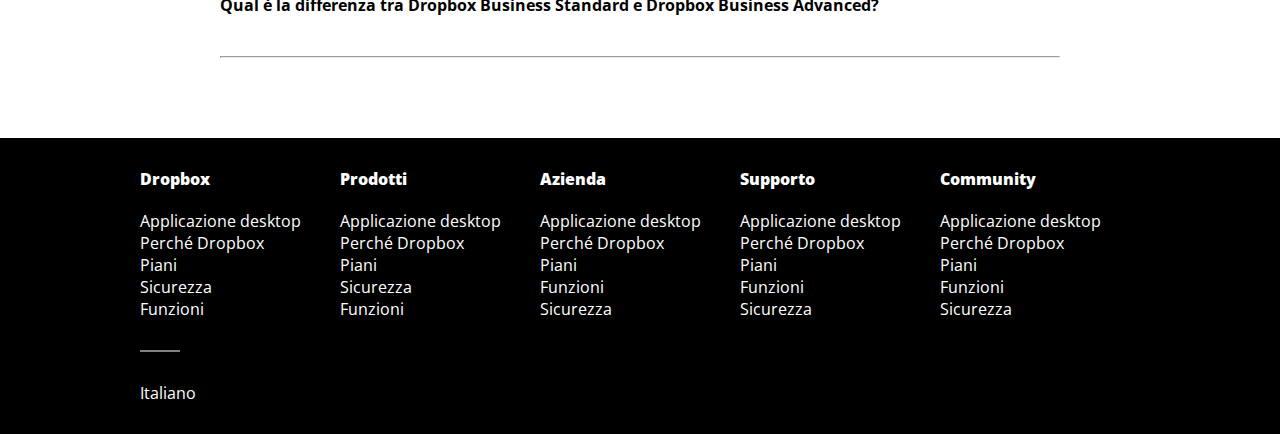
==== commit 4809bc3e: "problem with part od advertising" ====
--- a/index.html
+++ b/index.html
@@ -74,7 +74,7 @@
                 </div>
             </div>
             <div class="cards">
-                <div class="card">
+                <div class="card cardleft">
                     <div class="topcard">
                         <i class="fa-solid fa-user" style="color: #000000;"></i>
                         <span>Singolo</span>
@@ -117,7 +117,7 @@
                         </div>
                     </div>
                 </div>
-                <div class="card">
+                <div class="card cardcenter">
                     <div class="topcard">
                         <i class="fa-solid fa-users" style="color: #000000;"></i>
                         <span>Team</span>
@@ -171,7 +171,7 @@
                         </div>
                     </div>   
                 </div>
-                <div class="card">
+                <div class="card cardright">
                     <div class="topcard">
                         <i class="fa-solid fa-building" style="color: #000000;"></i>
                         <span>Azienda</span>
@@ -180,6 +180,7 @@
                         <div class="upperbuttomcard">
                             <h3><strong>Contattaci</strong></h3>
                             <h4><strong>-</strong></h4>
+                            <span> &nbsp;</span>
                          </div>
                         <div class="buttombuttomcard">
                             <div>
@@ -216,18 +217,18 @@
         </div>
         <div class="smallcontainer">
            <div class="teamcontainer">
-                <div class="topcontainer">
-                        <i class="fa-solid fa-building" style="color: #000000;"></i>
-                        <span>Team</span>
-                </div>
-                <div class="buttomcontainer">
-                    <div class="left_row_container">
-                            <h3><strong>Enterprise</strong></h3>
-                            <h4><strong>Contatta l'ufficio vendite per i prezzi</strong></h4>
-                            <p>Soluzioni personalizzate e supporto su misura per aiutare i professionisti IT nella gestione su qualsiasi scala.</p>
-                    </div>
-                    <div class="right_row_container">
-                            <a href="http://" class="button">Contatta l'ufficio vendite</a>
+                <div class="teamtopcontainer">
+                    <i class="fa-solid fa-building" style="color: #000000;"></i>
+                    <span>Team</span>
+                </div>
+                <div class="teambuttomcontainer">
+                    <div class="left_team_row_container">
+                        <h3><strong>Enterprise</strong></h3>
+                        <h4><strong>Contatta l'ufficio vendite per i prezzi</strong></h4>
+                        <p>Soluzioni personalizzate e supporto su misura per aiutare i professionisti IT nella gestione su qualsiasi scala.</p>
+                    </div>
+                    <div class="right_team_row_container">
+                        <a href="http://" class="button">Contatta l'ufficio vendite</a>
                     </div>
                 </div>
             </div> 
@@ -299,10 +300,18 @@
         </div>
         <div class="designit_container">
             <div class="advertising-column">
-                <!-- <div class="square green"><img src="./img/designit.svg" alt=""></div>
-                <div class="square bordeaux"><img src="./img/arizona_state_university.svg" alt=""></div>
-                <div class="square lightblue"><img src="./img/university_of_florida.svg" alt=""></div>
-                <div class="square red"><img src="./img/topps.svg" alt=""></div> -->
+                <div class="square green">
+                    <div class="brand"><img src="./img/designit.svg" alt=""></div>
+                </div>
+                <div class="square bordeaux">
+                    <div class="brand"><img src="./img/arizona_state_university.svg" alt=""></div>
+                </div>
+                <div class="square lightblue">
+                    <div class="brand"></div><img src="./img/university_of_florida.svg" alt=""></div>
+                </div>
+                <div class="square red">
+                    <div class="brand"><img src="./img/topps.svg" alt=""></div>
+                </div>
             </div>
             <div class="advertising-column">
 
--- a/css/style.css
+++ b/css/style.css
@@ -1,14 +1,14 @@
 * {
-    margin: 0%;
-    padding: 0%;
-    box-sizing: border-box;
-    font-family: 'Open Sans',sans-serif;
+        margin: 0%;
+        padding: 0%;
+        box-sizing: border-box;
+        font-family: 'Open Sans',sans-serif;
     }
         
     .container{
-    max-width: 1200px;
-    margin: 0 auto; 
-    width: 100%;
+        max-width: 1200px;
+        margin: 0 auto; 
+        width: 100%;
     }
 
     .smallcontainer{
@@ -80,7 +80,7 @@
     }
 
     .col-right {
-        width: 70%;
+        width: 60%;
     }
 
     h1 {
@@ -106,15 +106,19 @@
     .cards{
         display: flex;
         flex-direction: row;
+        justify-content: space-between;
     }
 
     .card{
         width: calc(100% / 3);
-        margin-right: 20px;
         margin-top: 30px;
         border: 2px solid grey;
     }
 
+    .cardcenter{
+        margin-left: 15px;
+        margin-right: 15px;
+    }
     .topcard{
         border-bottom:  2px solid grey;
         text-align: center;
@@ -147,11 +151,11 @@
         border: 1px solid grey;
     }
 
-    .topcontainer{
+    .teamtopcontainer{
         text-align: center;
     }
     
-    .buttomcontainer{
+    .teambuttomcontainer{
         display: flex;
         flex-direction: row;
     }
@@ -161,27 +165,27 @@
         margin-top: 30px;
     }
 
-    .topcontainer{
+    .teamtopcontainer{
         border-bottom: 2px solid grey; 
         padding: 10px;
     }
 
-    .left_row_container{
+    .left_team_row_container{
         width: 70%;
         text-align: left;
         padding: 20px;
     }
 
-    .left_row_container> *{
+    .left_team_row_container> *{
         margin-bottom: 30px;
     }
 
-    .right_row_container> *{
+    .right_team_row_container> *{
         margin-left: 30px;
     }
 
 
-    .right_row_container{
+    .right_team_row_container{
         width: 30%;
         padding: 20px;
         padding-top: 30px;
@@ -215,10 +219,6 @@
         padding:10px;
     }
 
-    h2, h3, h4{
-        margin-bottom: 30px;
-        margin-top: 50px;
-    }
     .smallcards{
         display: flex;
         flex-direction: row;
@@ -233,7 +233,7 @@
     }
 
     .designit_container{
-        height: 300px;
+        height: 400px;
         background-color: #B4D0E7;
         display: flex;
         flex-direction: row;
@@ -245,7 +245,7 @@
         display: flex;
         flex-direction: row;
         flex-wrap: wrap;
-        justify-content: center;
+        
     }
     /* .squares{
         border: 2px dashed red;
@@ -253,11 +253,16 @@
         flex-direction: row;
         flex-wrap: wrap;
     } */
+    
     .square{
         width: calc(100% / 2);
         border: 2px dashed red;
         background-color: #A2D39B;
         vertical-align: middle;
+        display: flex;
+    }
+    .brand{ 
+        width: 50%;
     }
 
     .green{
@@ -297,6 +302,8 @@
     .footer_container{
         background-color: black;
         color: white;
+        padding: 30px;
+
     }
 
     .columns_footer{
@@ -305,7 +312,11 @@
         flex-wrap:wrap;
     }
     .col-footer{
-    width: calc(100% / 5);
+        width: calc(100% / 5);
+    }
+
+    .col-footer> h4{
+        margin-bottom: 20px;
     }
 
     .question{
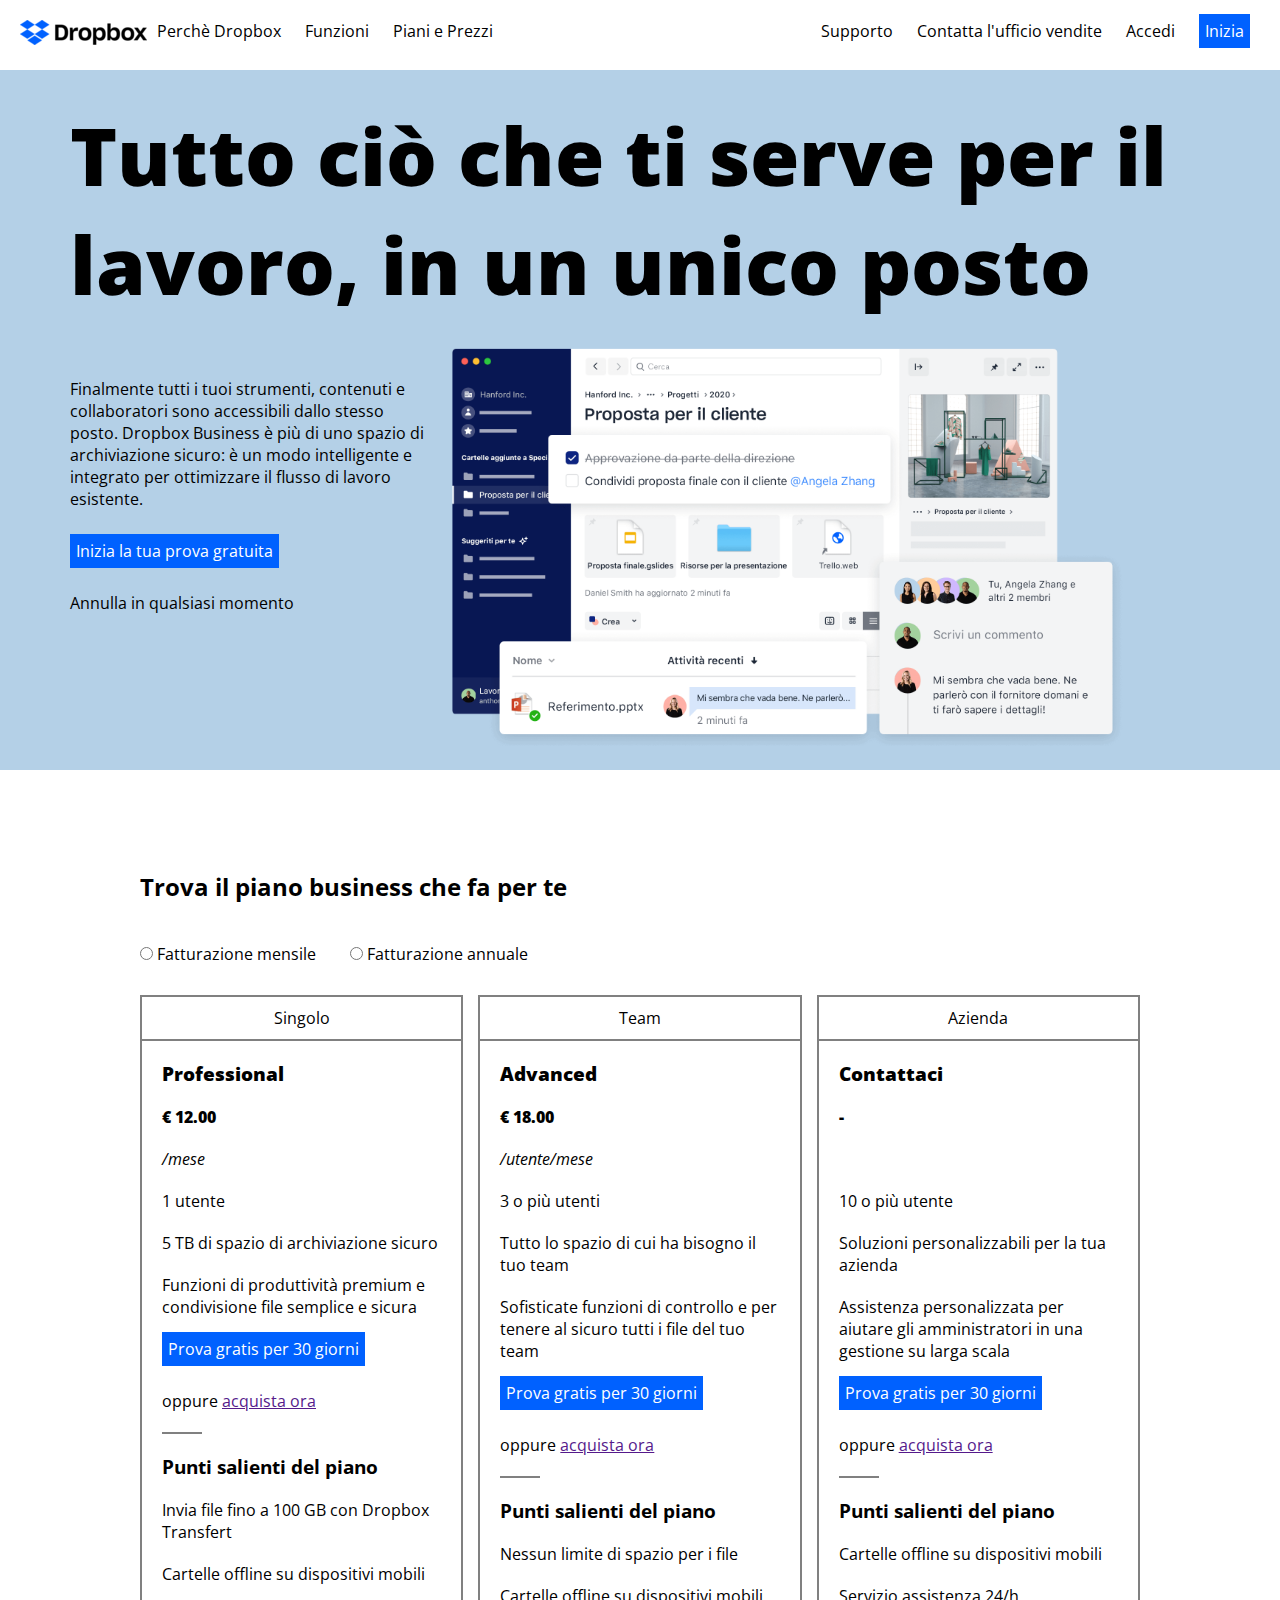
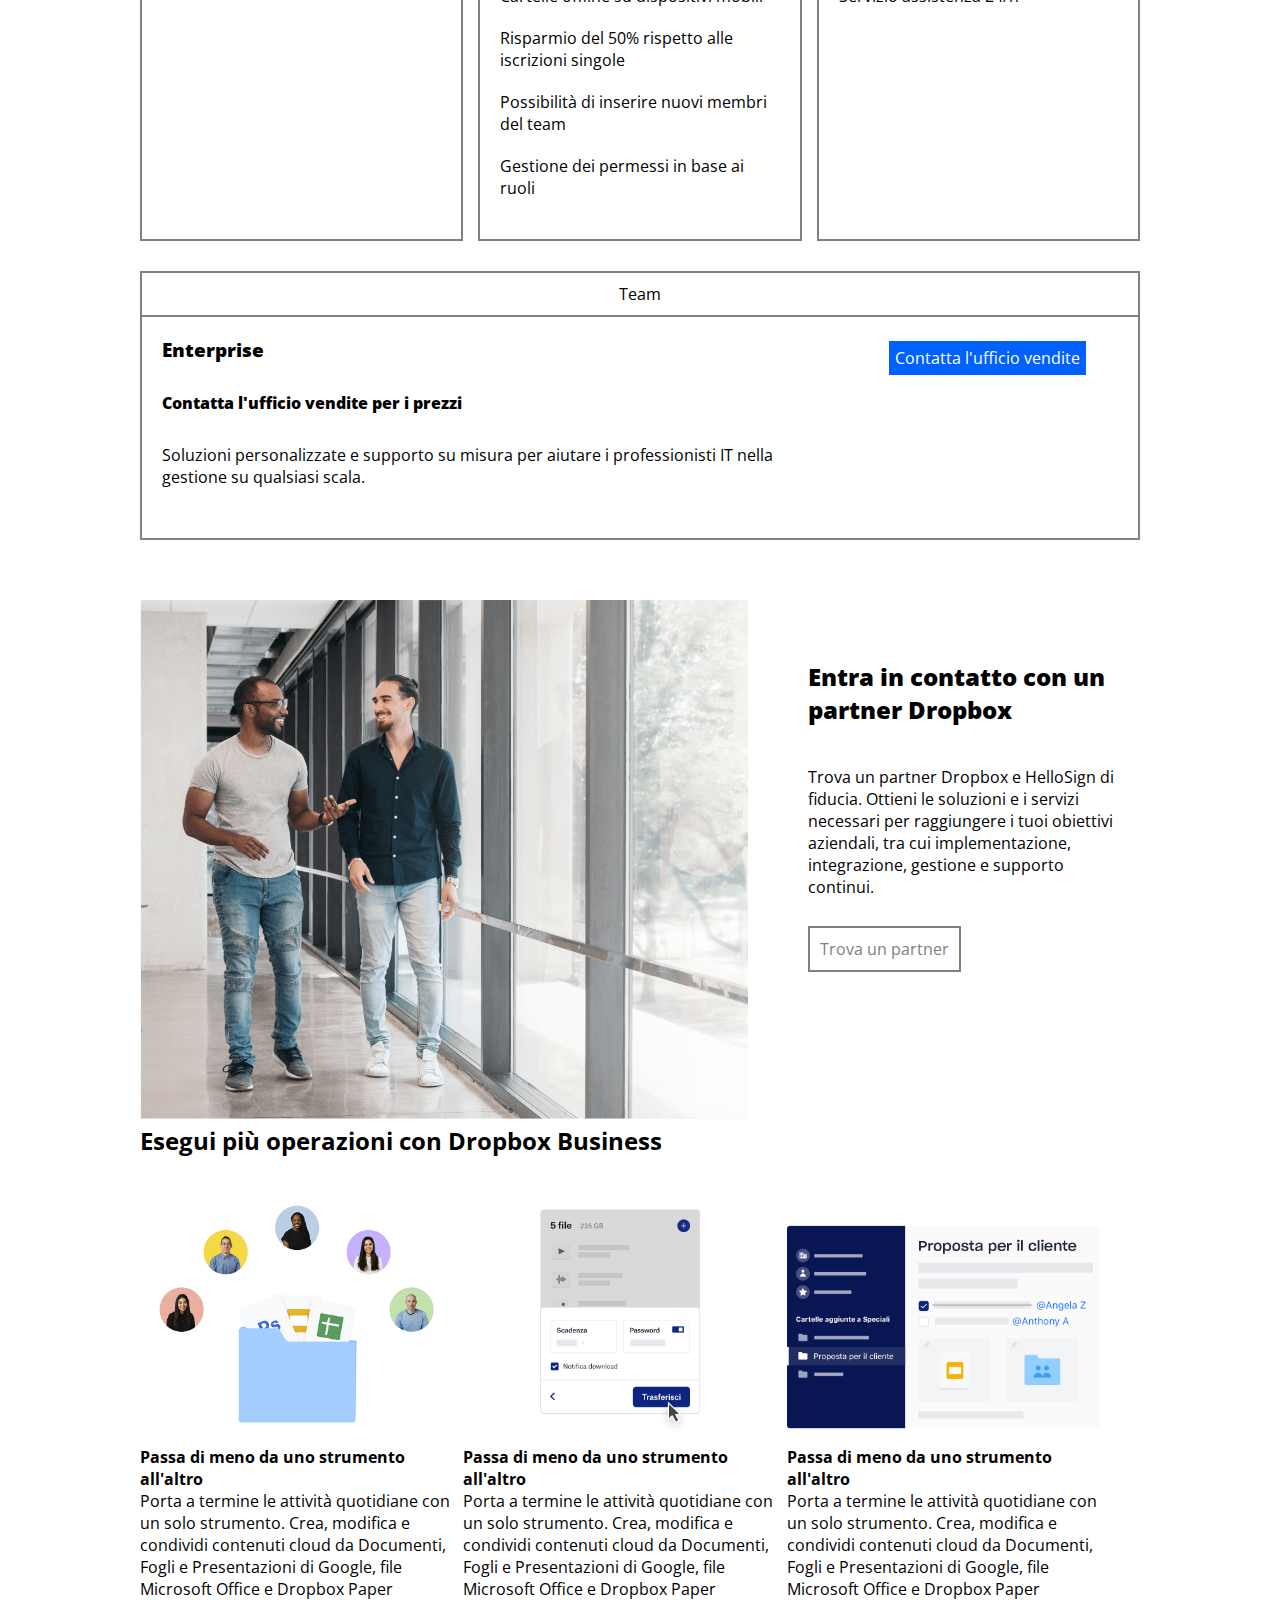
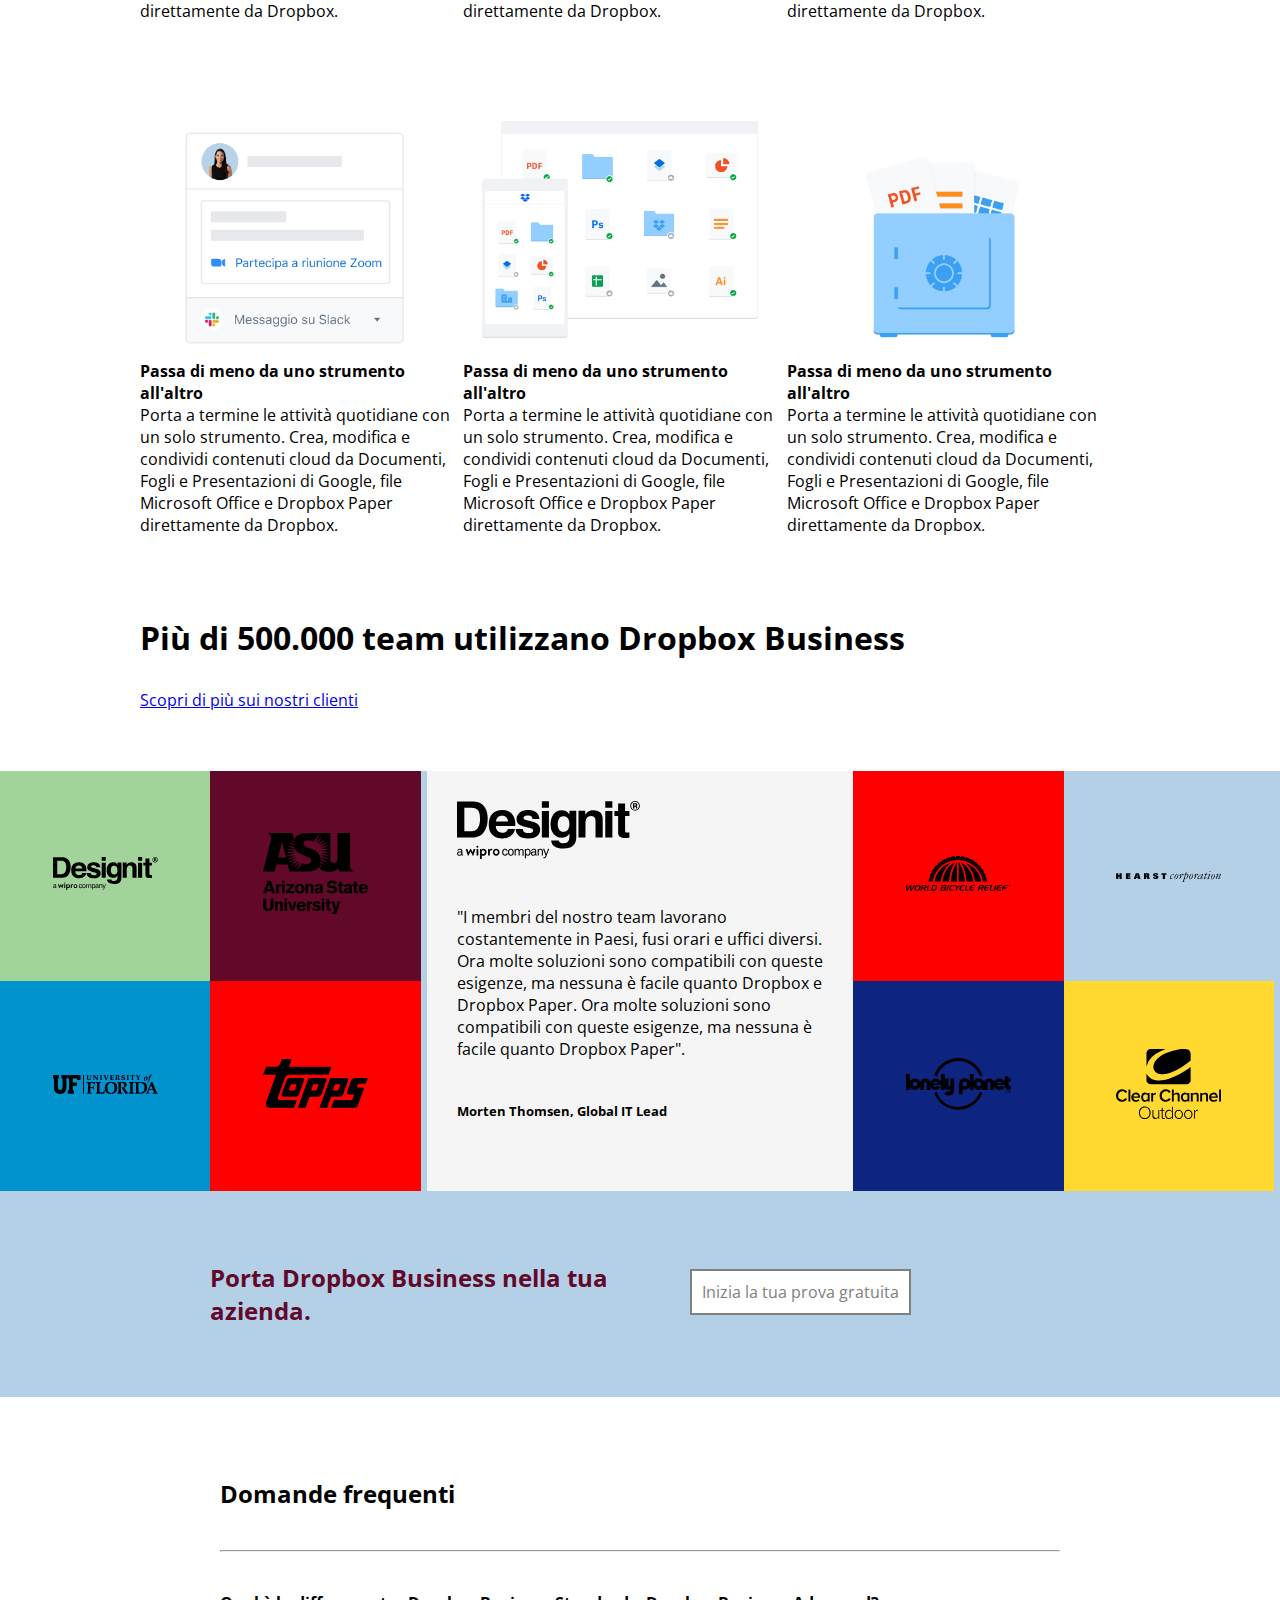
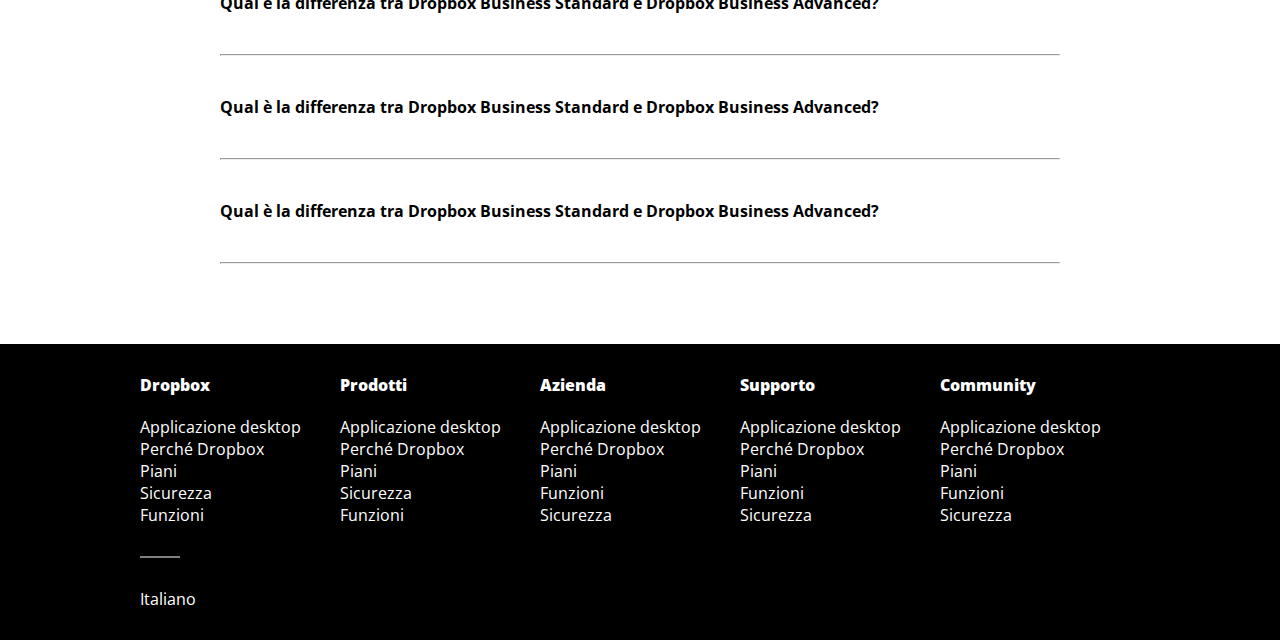
==== commit 34bffdc3: "dropbox" ====
--- a/index.html
+++ b/index.html
@@ -294,12 +294,12 @@
         </div>
         <div class="smallcontainer">
             <div class="container-5">
-                <h2>Più di 500.000 team utilizzano Dropbox Business</h2>
+                <h2 class="dropboxbuisness">Più di 500.000 team utilizzano Dropbox Business</h2>
                 <a href="http://">Scopri di più sui nostri clienti</a>
             </div>
         </div>
         <div class="designit_container">
-            <div class="advertising-column">
+            <div class="advertising-column left">
                 <div class="square green">
                     <div class="brand"><img src="./img/designit.svg" alt=""></div>
                 </div>
@@ -307,25 +307,41 @@
                     <div class="brand"><img src="./img/arizona_state_university.svg" alt=""></div>
                 </div>
                 <div class="square lightblue">
-                    <div class="brand"></div><img src="./img/university_of_florida.svg" alt=""></div>
+                    <div class="brand"><img src="./img/university_of_florida.svg" alt=""></div>
                 </div>
                 <div class="square red">
                     <div class="brand"><img src="./img/topps.svg" alt=""></div>
                 </div>
             </div>
-            <div class="advertising-column">
-
-            </div>
-            <div class="advertising-column">
-            </div>
-        </div>
-        <div class="background">
-            <div class="smallcontainer background_container ">
-                <div class="background_left">
+            <div class="advertising-column advertising_center">
+                <div class="brand">
+                    <img src="./img/designit.svg" alt="">
+                </div>
+                <p>"I membri del nostro team lavorano costantemente in Paesi, fusi orari e uffici diversi. Ora molte soluzioni sono compatibili con queste esigenze, ma nessuna è facile quanto Dropbox e Dropbox Paper. Ora molte soluzioni sono compatibili con queste esigenze, ma nessuna è facile quanto Dropbox Paper".</p>
+                <h5>Morten Thomsen, Global IT Lead</h5>
+            </div>
+            <div class="advertising-column right">
+                <div class="square red">
+                    <div class="brand"><img src="./img/world_bicycle_relief.svg" alt=""></div>
+                </div>
+                <div class="square sky">
+                    <div class="brand"><img src="./img/hearst_corp.svg" alt=""></div>
+                </div>
+                <div class="square blue">
+                    <div class="brand"><img src="./img/lonely_planet.svg" alt=""></div>
+                </div>
+                <div class="square yellow">
+                    <div class="brand"><img src="./img/clear_channel.svg" alt=""></div>
+                </div>
+            </div>
+        </div>
+        <div class="bottom_advertasing">
+            <div class="smallcontainer advertasing_background_container ">
+                <div class="advertasing_background_left">
                     <h2>Porta Dropbox Business nella tua azienda.</h2>
                 </div>
-                <div class="background_right">
-                    <a href="http://" id="buttonborder" class="button">Trova un partner</a>
+                <div class="advertasing_background_right">
+                    <a href="http://" id="buttonborder" class="button">Inizia la tua prova gratuita</a>
                 </div>
             </div>
         </div>
--- a/css/style.css
+++ b/css/style.css
@@ -232,34 +232,42 @@
         margin-right: 10px;
     }
 
+    .dropboxbuisness{
+        margin-bottom: 30px;
+        margin-top: 30px;
+        font-size: 2em;
+    }
+
     .designit_container{
-        height: 400px;
+        /* height: 400px; */
         background-color: #B4D0E7;
         display: flex;
         flex-direction: row;
+        margin-top: 60px;
     }
     
     .advertising-column{
-        width: calc(100% / 3);
-        border: 2px dashed black;
+        width: calc(100vw / 3);
+        /* border: 2px dashed black; */
         display: flex;
         flex-direction: row;
         flex-wrap: wrap;
-        
-    }
-    /* .squares{
-        border: 2px dashed red;
-        display: flex;
-        flex-direction: row;
-        flex-wrap: wrap;
-    } */
-    
+    }
+
+    .advertising_center{
+        background-color: #F5F5F5;
+        padding: 30px;
+    }
+
     .square{
-        width: calc(100% / 2);
-        border: 2px dashed red;
+        width: calc(100vw / 6 - 3px);
+        height: calc(100vw / 6 - 3px);
+        /* border: 2px dashed red; */
         background-color: #A2D39B;
         vertical-align: middle;
         display: flex;
+        justify-content: center;
+        align-items: center;
     }
     .brand{ 
         width: 50%;
@@ -278,25 +286,39 @@
     .red{
         background-color: red;
     }
-
-    .background{
+    .blue{
+        background-color: #0D2481;
+    }
+    .yellow{
+        background-color: #FFD830;
+    }
+    .sky{
         background-color: #B4D0E7;
     }
 
-    .background_container{
+
+    .bottom_advertasing{
+        background-color: #B4D0E7;
+        padding-bottom: 40px;
+    }
+
+    .advertasing_background_container{
         display: flex;
         flex-direction: row;
         padding: 30px;
     }
 
-    .background_left{
+    .advertasing_background_left{
+        margin-top: 40px;
+        margin-left: 40px;
         width:60% ;
-    }
-
-    .background_right{
-        width:30% ;
+        color: #61082B;
+    }
+
+    .advertasing_background_right{
+        width:60% ;
         margin-top: 60px;
-        margin-left: 40px;
+        margin-left: 60px;
     }
 
     .footer_container{
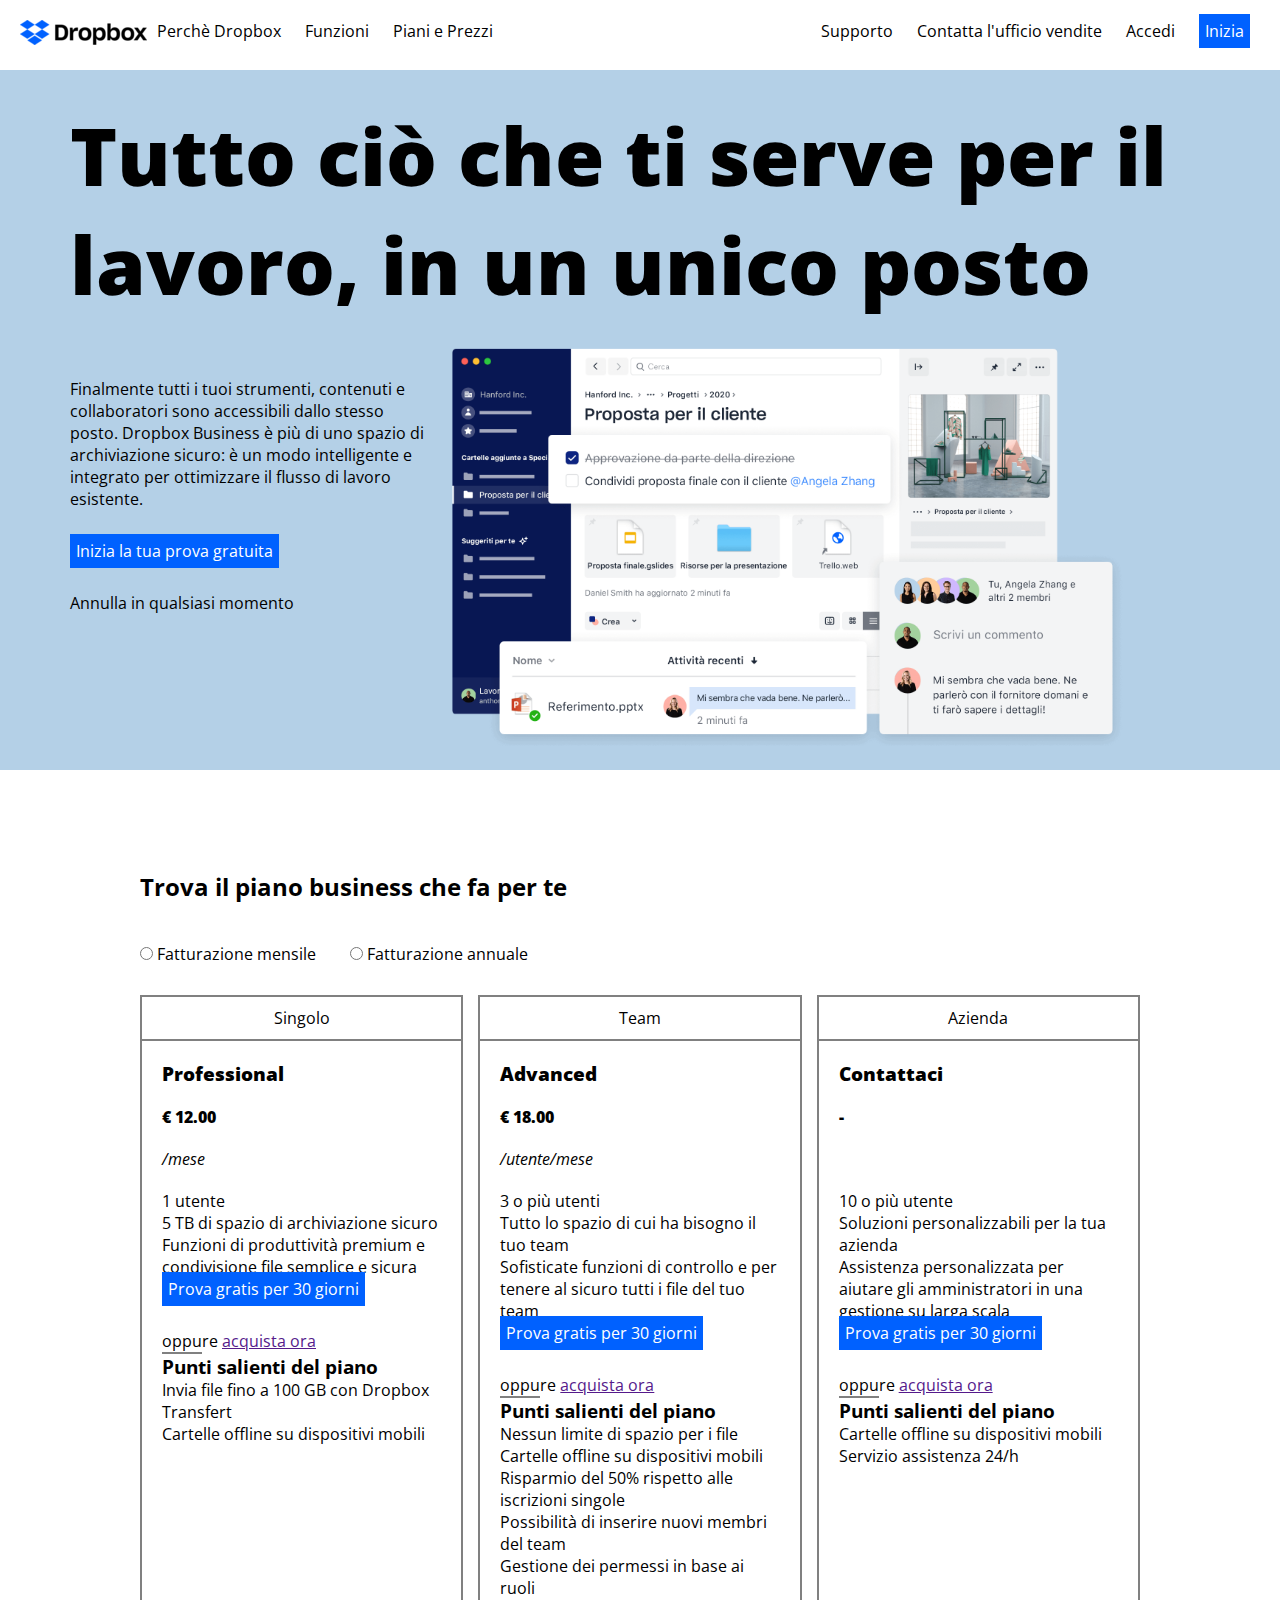
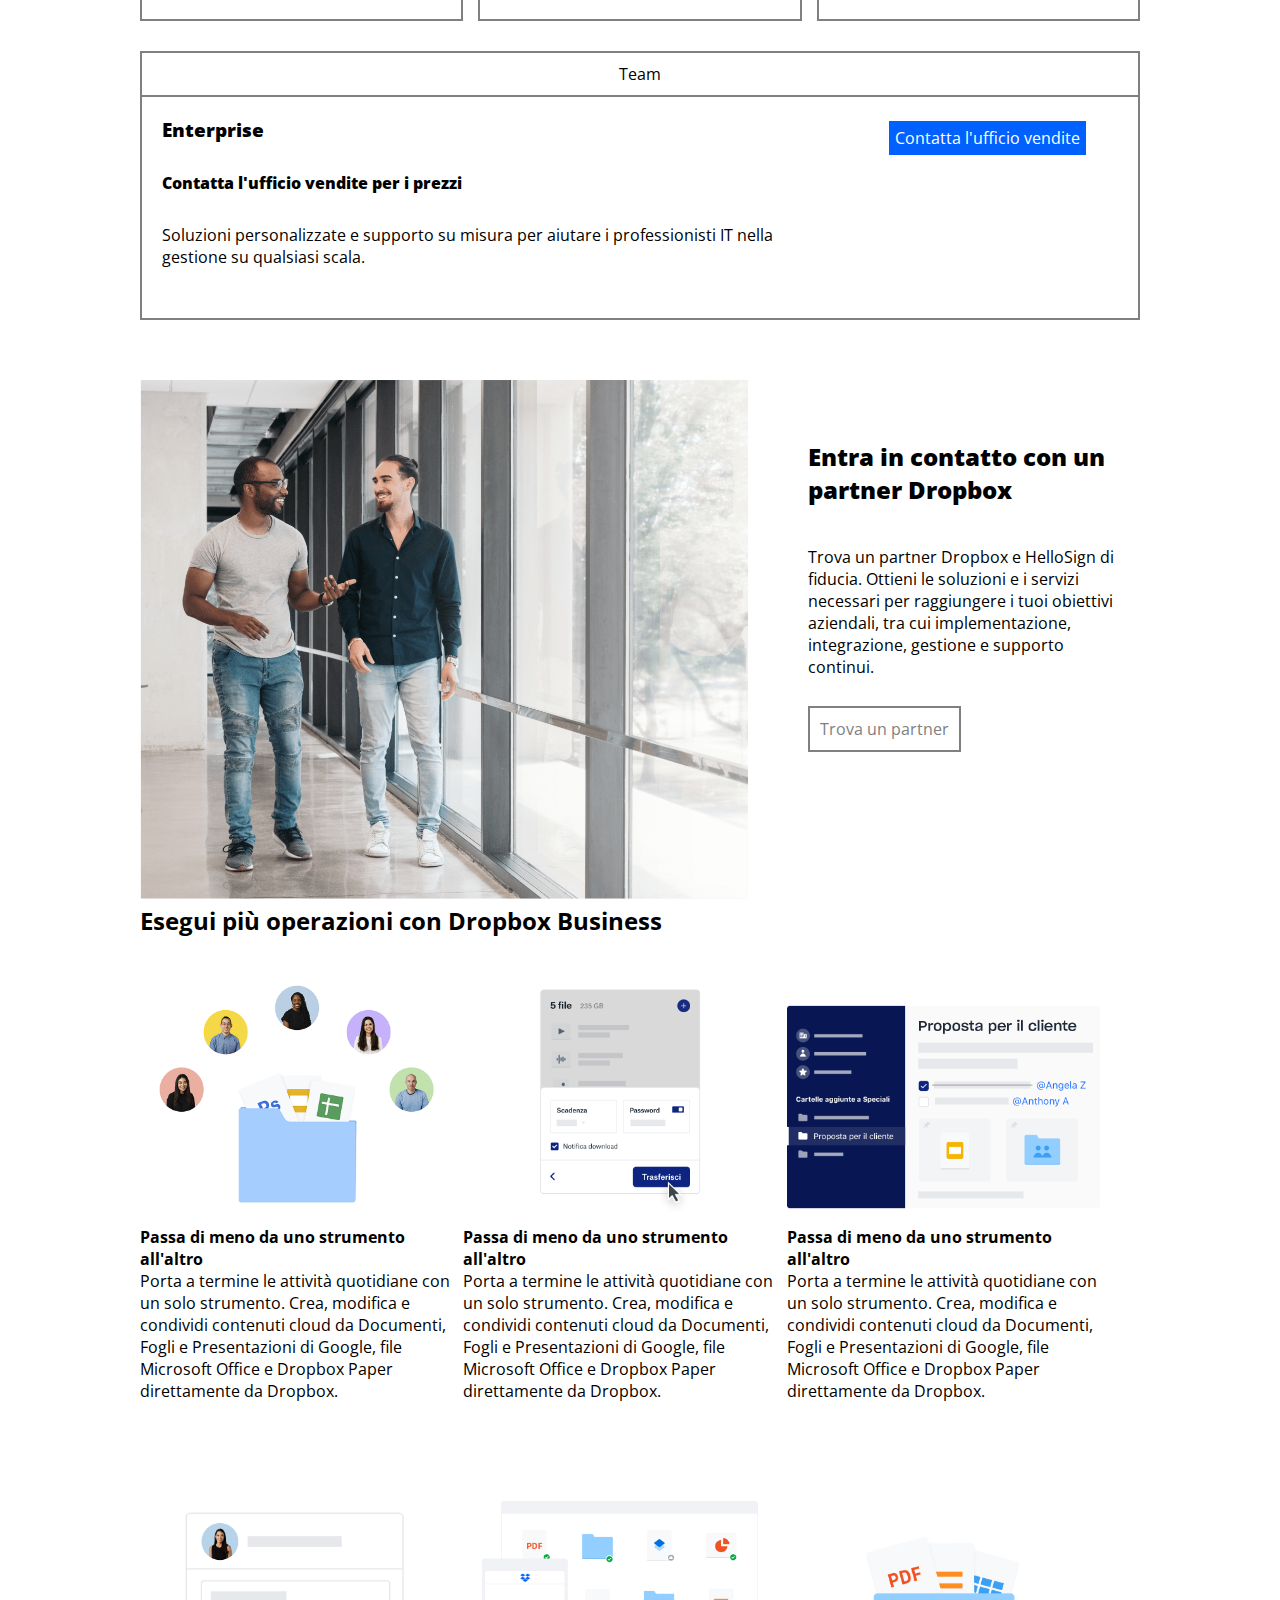
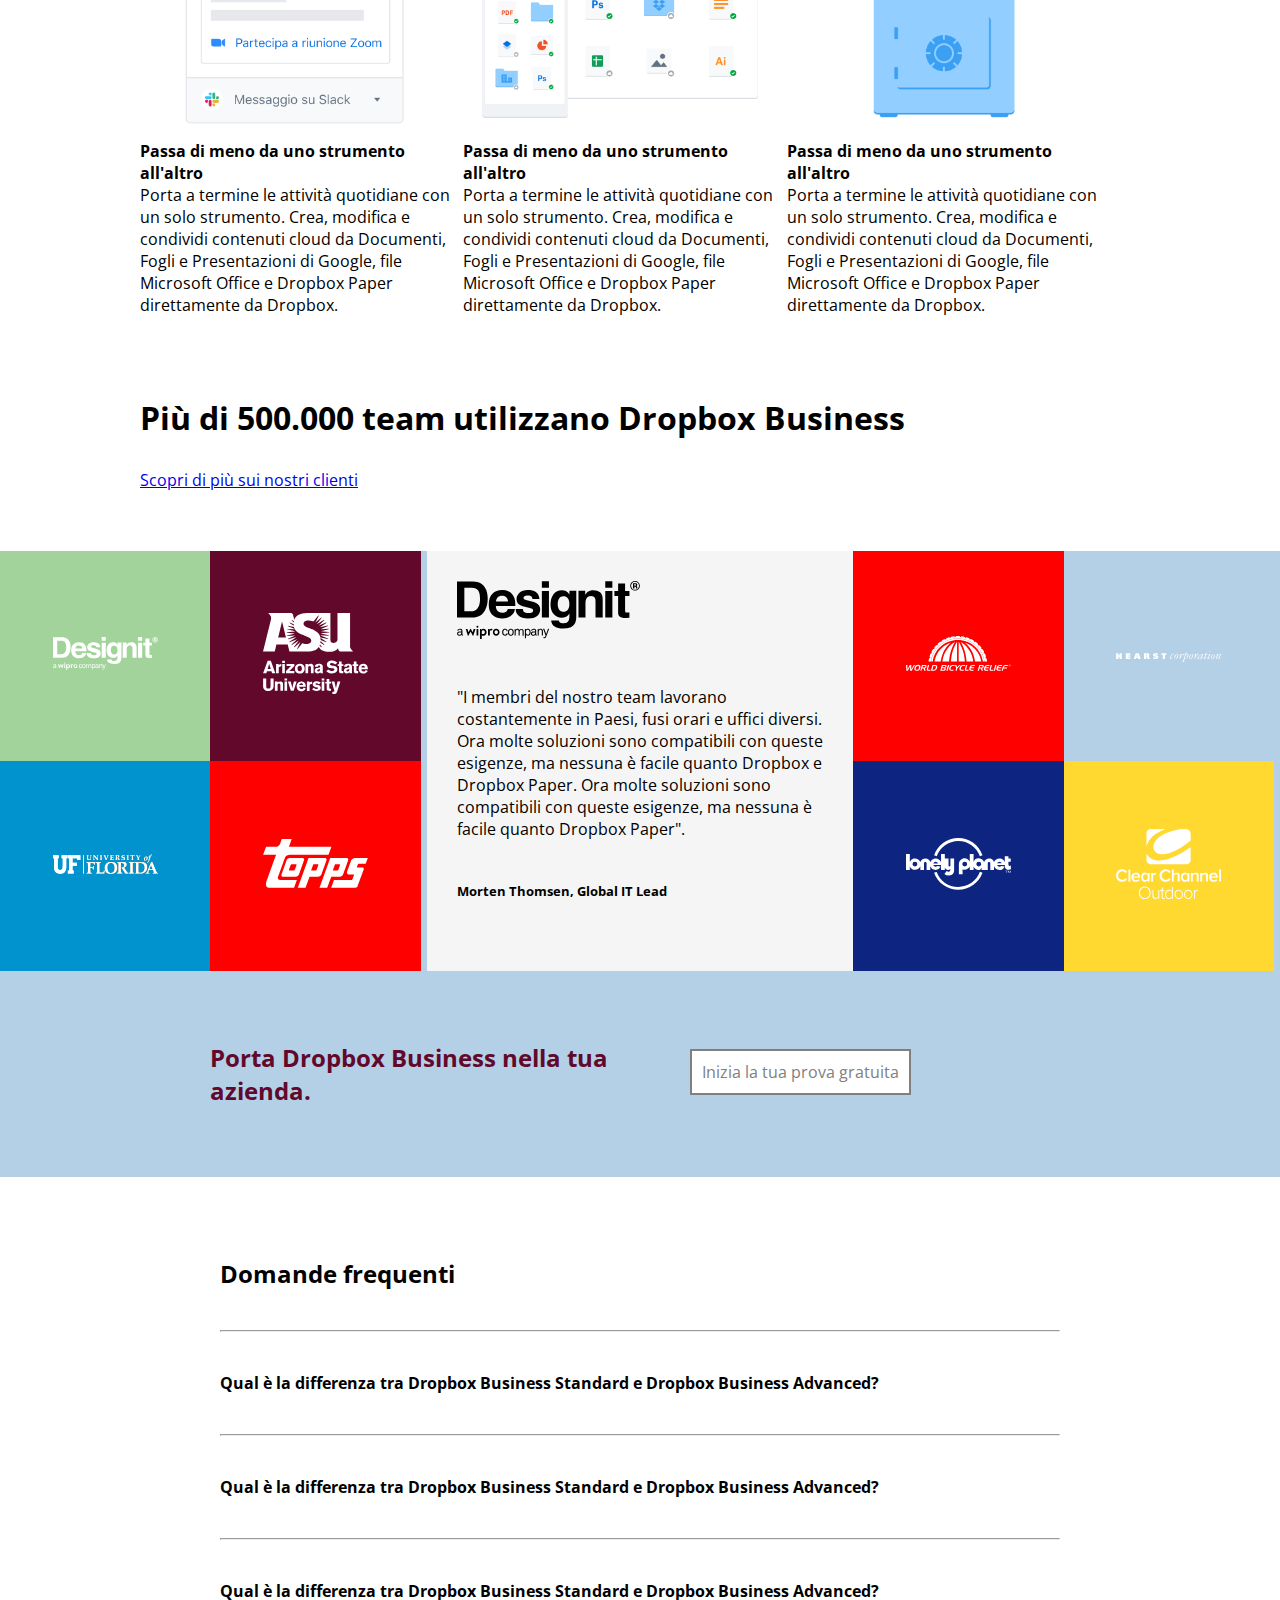
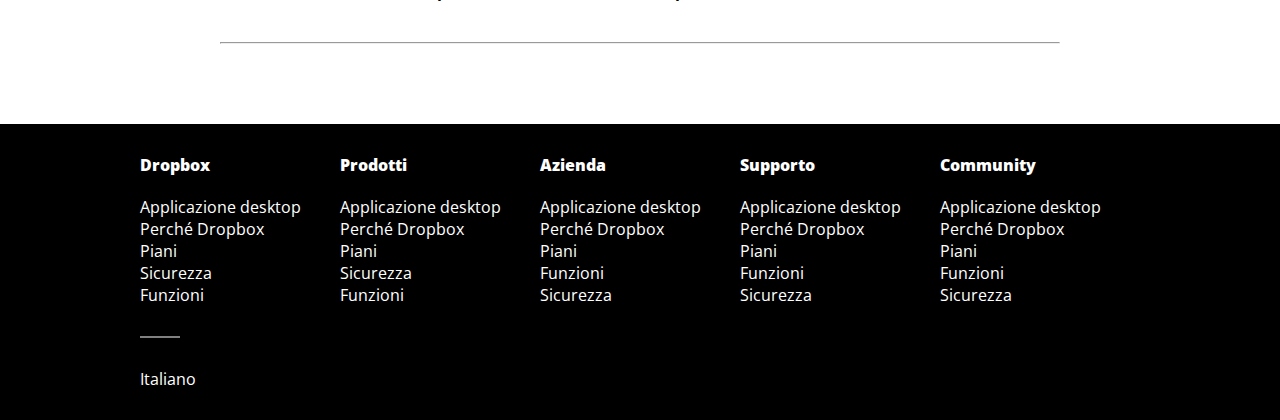
==== commit 884162ea: "complete" ====
--- a/index.html
+++ b/index.html
@@ -85,7 +85,7 @@
                             <h4><strong>&euro; 12.00</strong></h4>
                             <span><i>/mese</i></span>
                          </div>
-                        <div class="buttombuttomcard">
+                        <div class="bottombottomcard">
                             <div>
                                 <i class="fa-solid fa-user" style="color: #000000;"></i>
                                 <span>1 utente</span>
@@ -128,7 +128,7 @@
                             <h4><strong>&euro; 18.00</strong></h4>
                             <span><i>/utente/mese</i></span>
                          </div>
-                        <div class="buttombuttomcard">
+                        <div class="bottombottomcard">
                             <div>
                                 <i class="fa-solid fa-users" style="color: #000000;"></i>
                                 <span>3 o più utenti</span>
@@ -181,8 +181,8 @@
                             <h3><strong>Contattaci</strong></h3>
                             <h4><strong>-</strong></h4>
                             <span> &nbsp;</span>
-                         </div>
-                        <div class="buttombuttomcard">
+                        </div>
+                        <div class="bottombottomcard">
                             <div>
                                 <i class="fa-solid fa-user" style="color: #000000;"></i>
                                 <span>10 o più utente</span>
@@ -314,7 +314,7 @@
                 </div>
             </div>
             <div class="advertising-column advertising_center">
-                <div class="brand">
+                <div id="black" class="brand">
                     <img src="./img/designit.svg" alt="">
                 </div>
                 <p>"I membri del nostro team lavorano costantemente in Paesi, fusi orari e uffici diversi. Ora molte soluzioni sono compatibili con queste esigenze, ma nessuna è facile quanto Dropbox e Dropbox Paper. Ora molte soluzioni sono compatibili con queste esigenze, ma nessuna è facile quanto Dropbox Paper".</p>
--- a/css/style.css
+++ b/css/style.css
@@ -271,6 +271,11 @@
     }
     .brand{ 
         width: 50%;
+        filter: invert(1);
+    }
+
+    #black{
+        filter: invert(0);
     }
 
     .green{
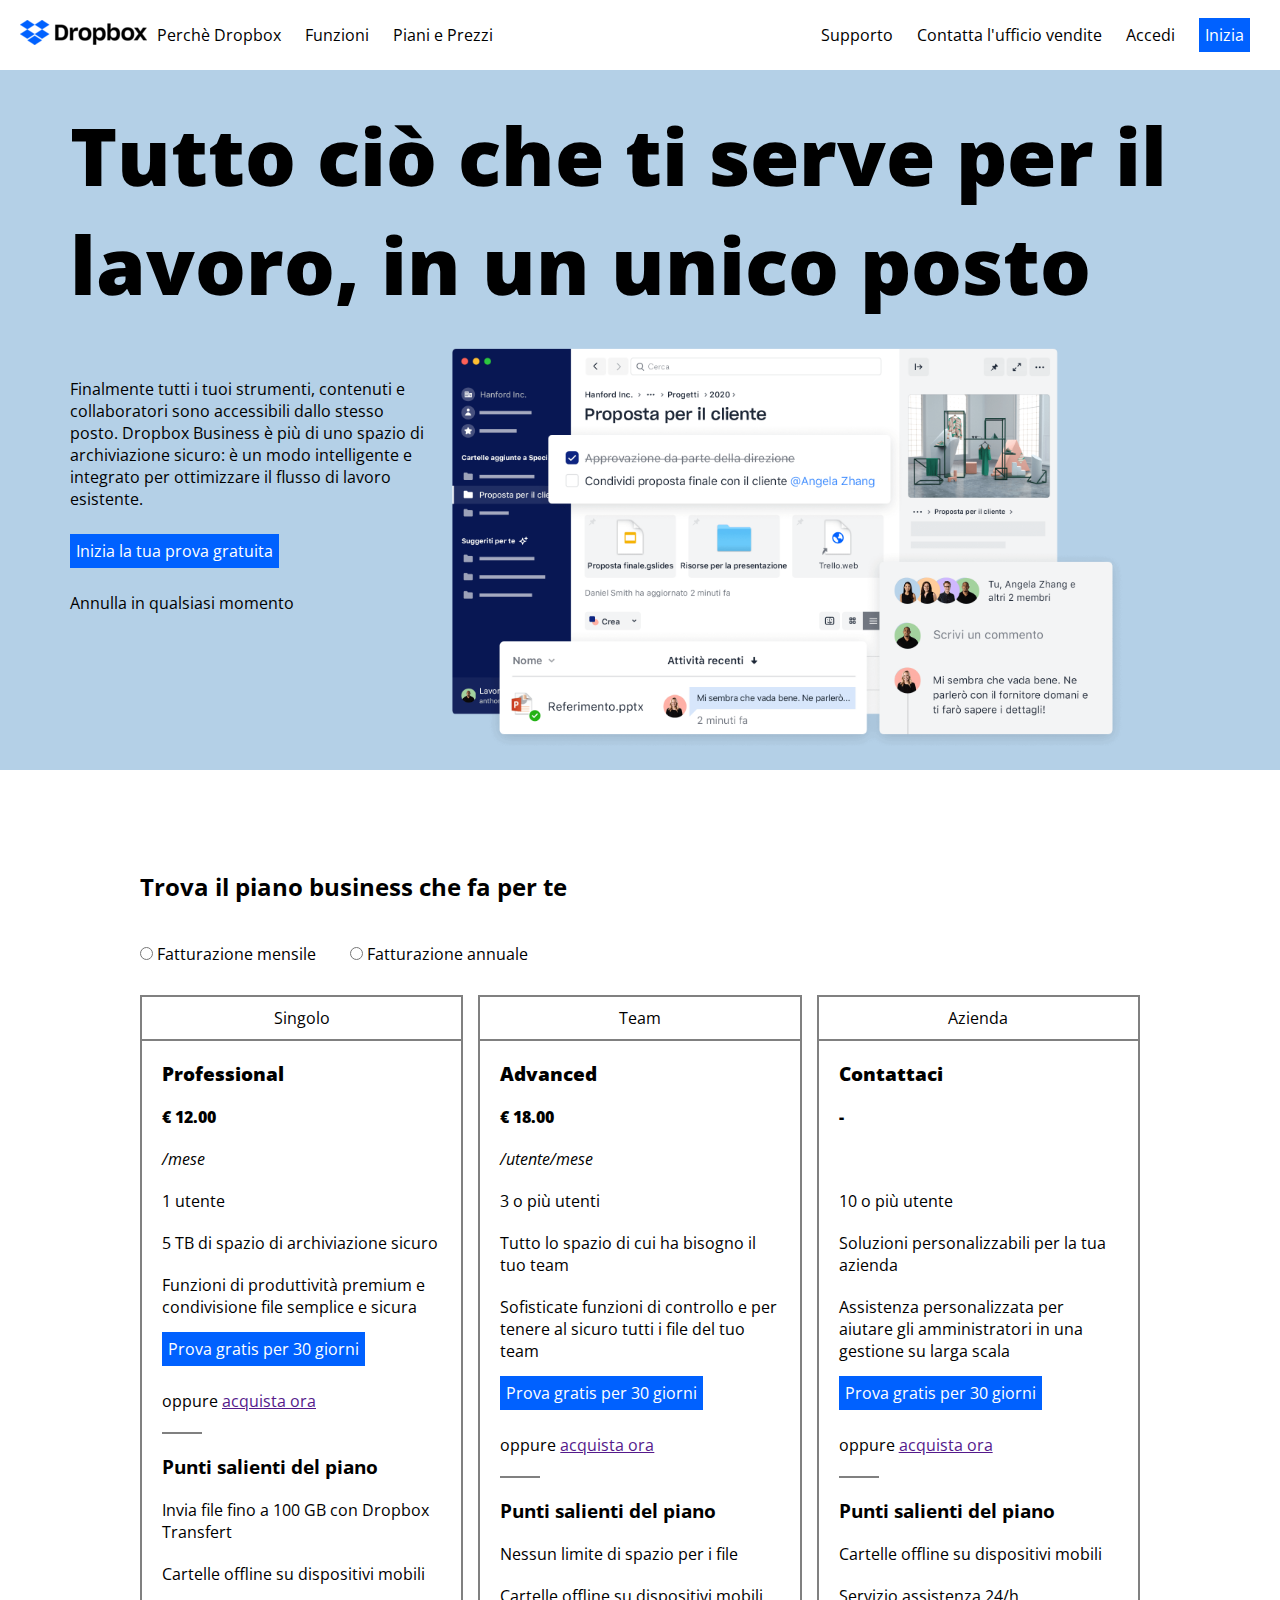
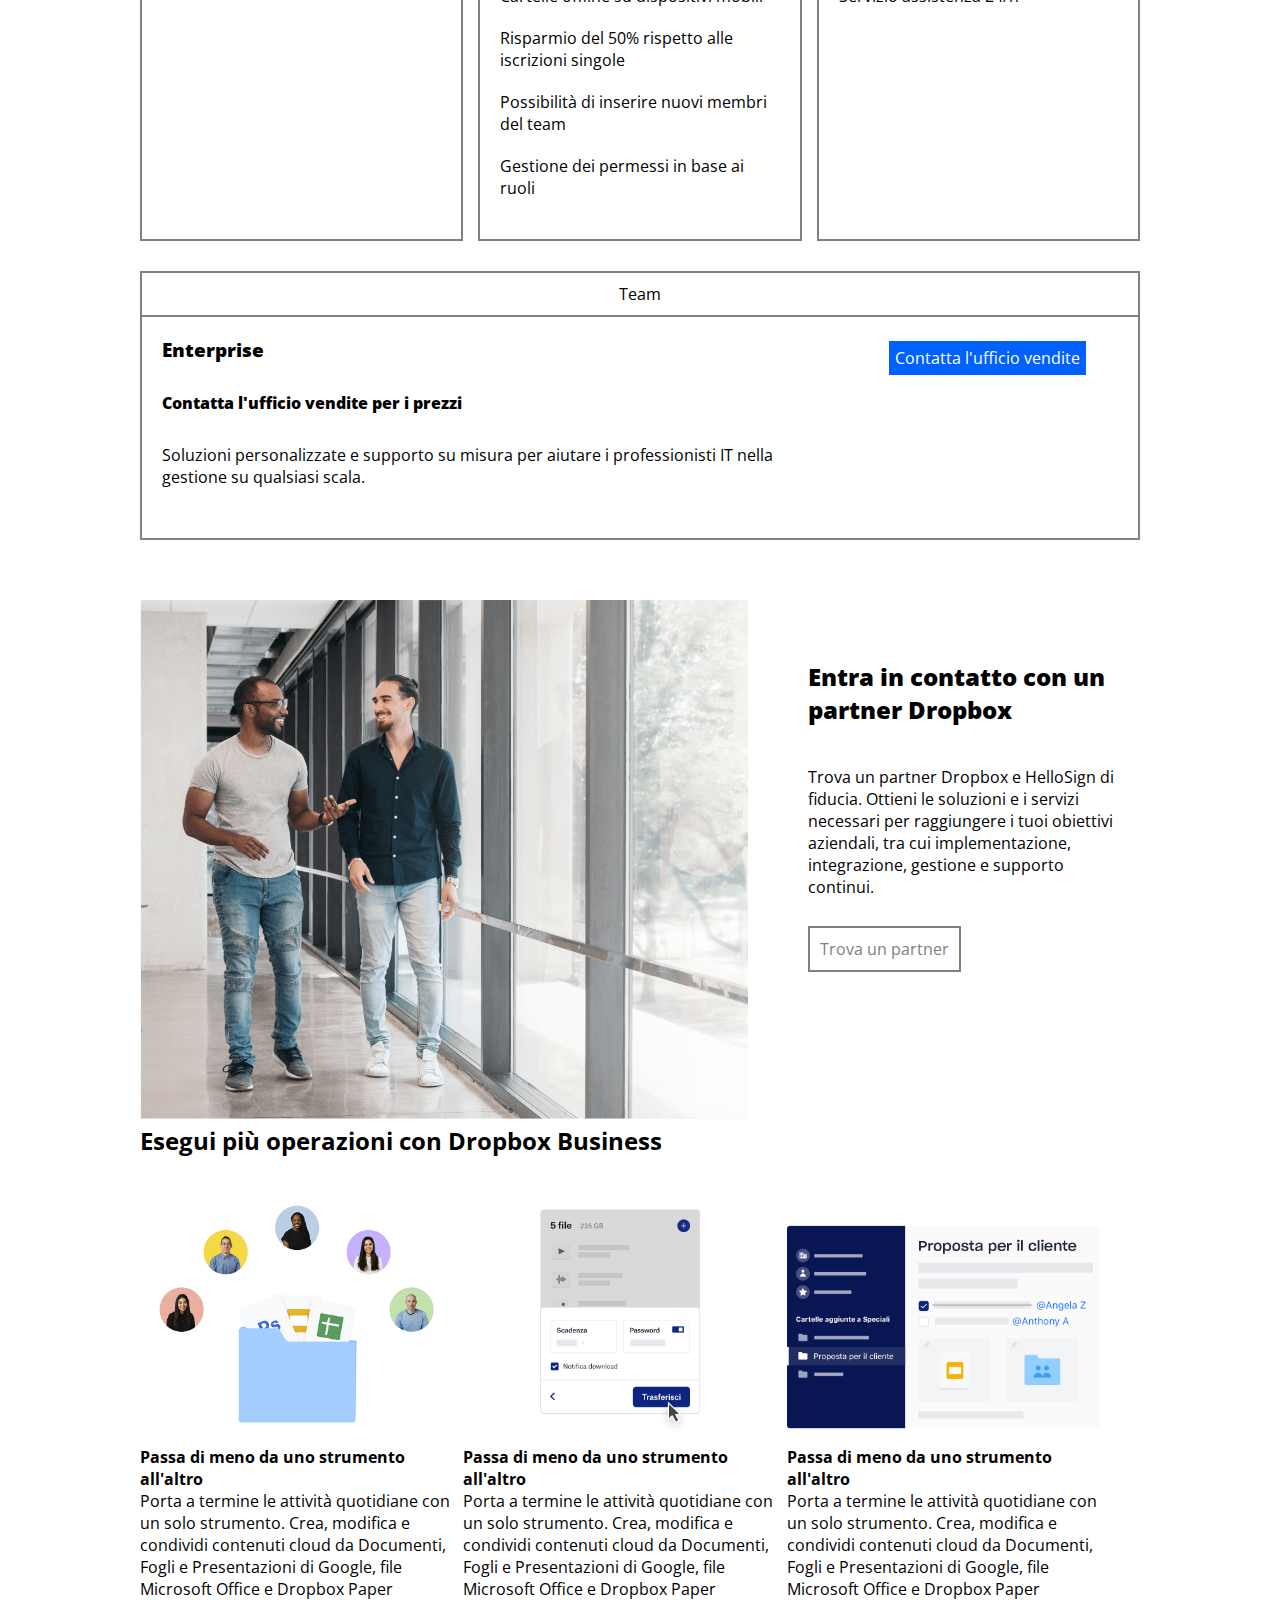
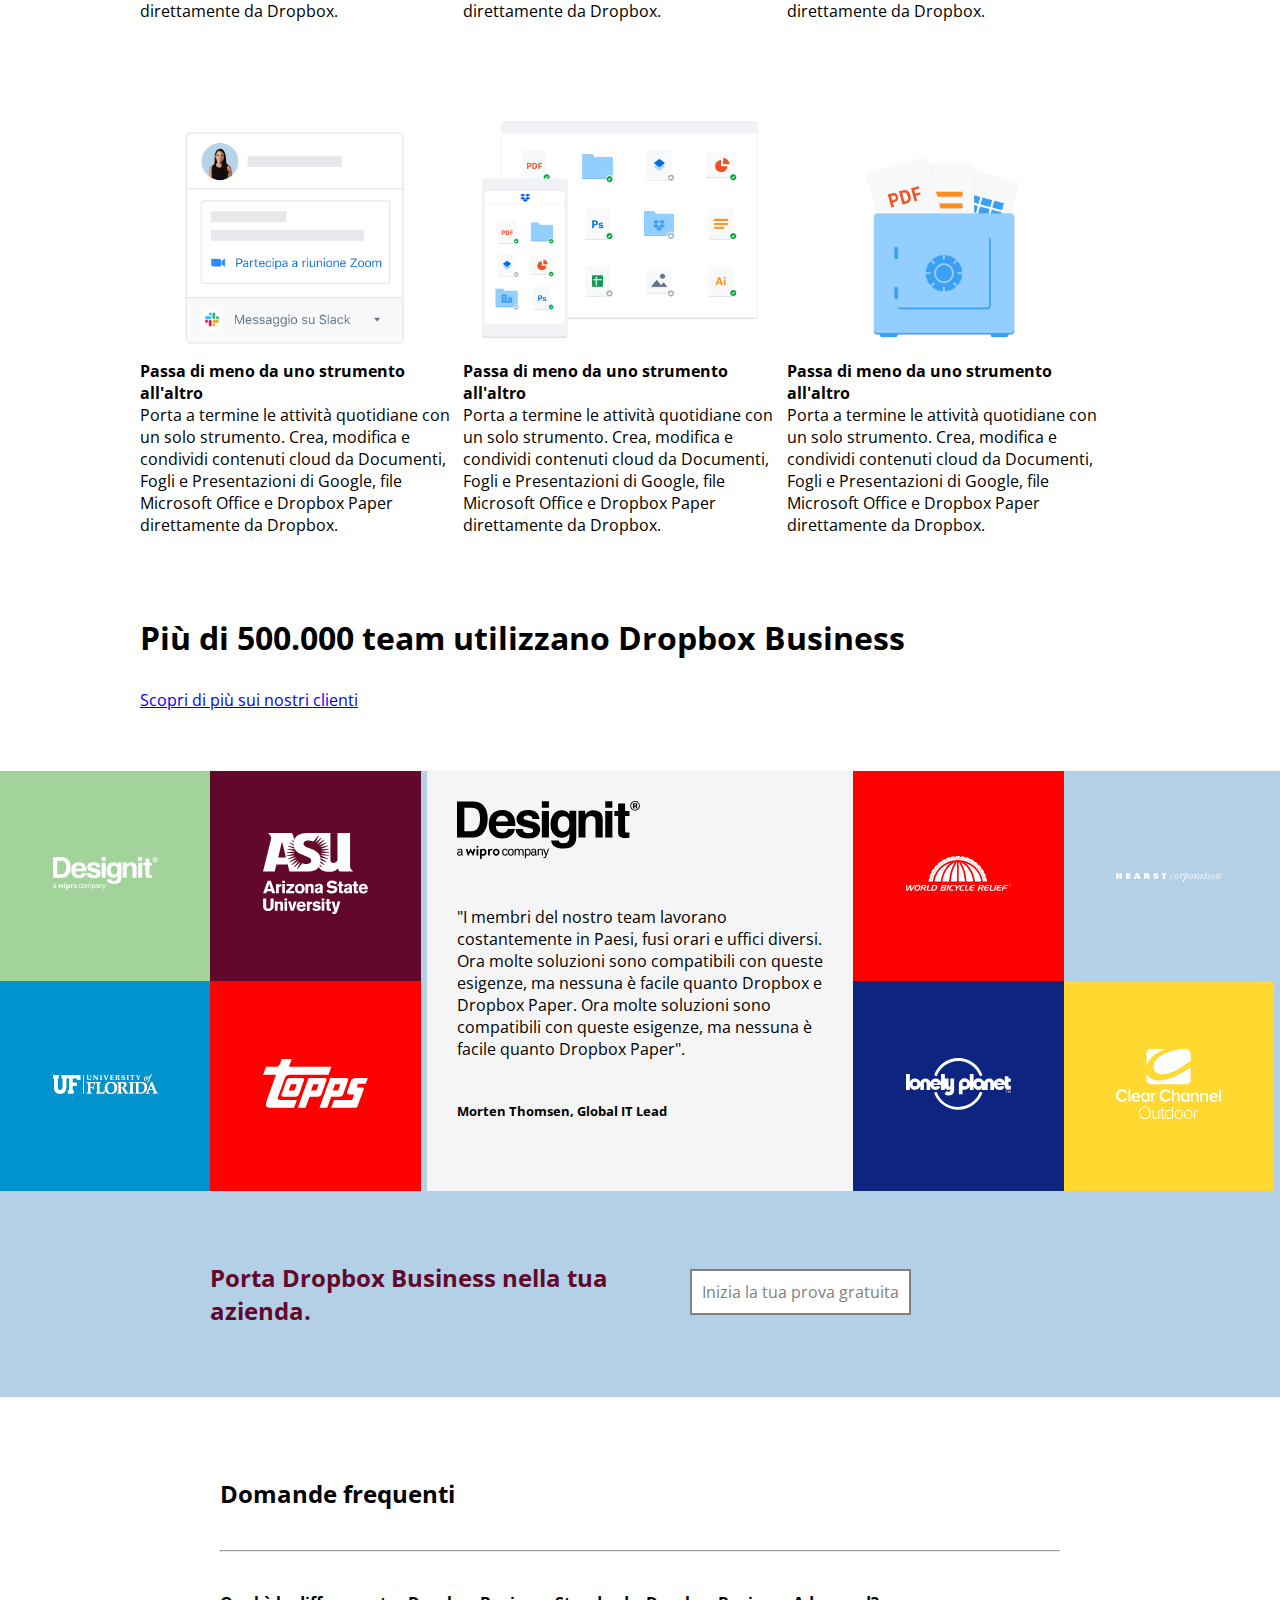
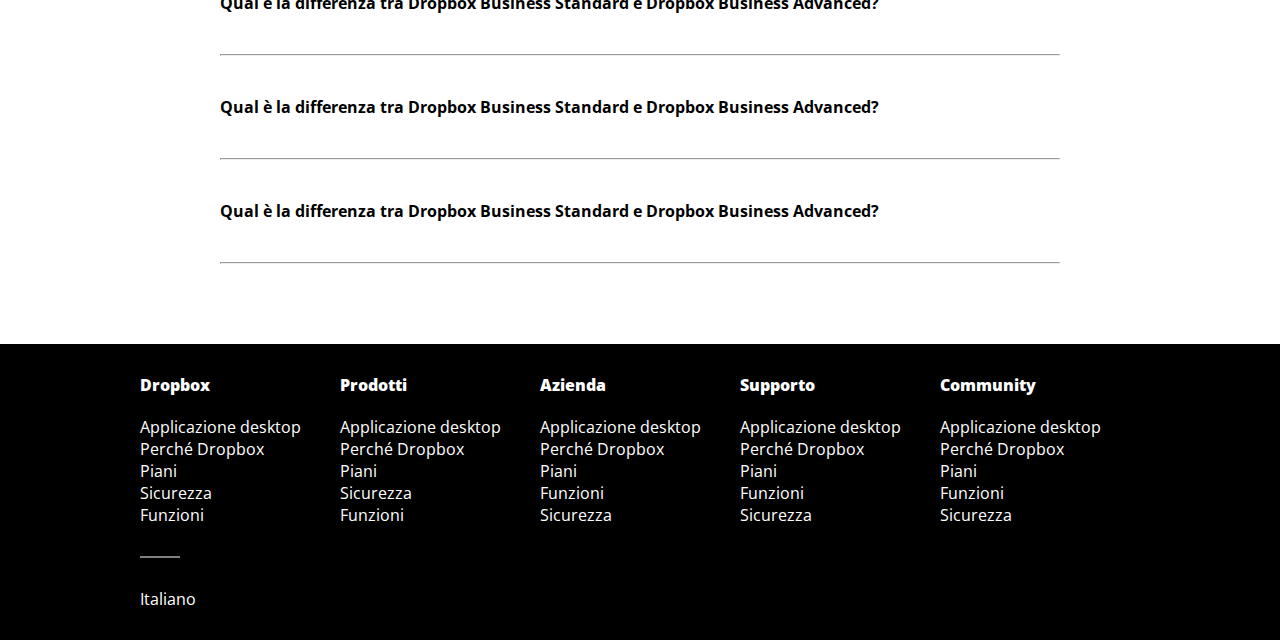
==== commit 9dc672be: "complete" ====
--- a/index.html
+++ b/index.html
@@ -80,7 +80,7 @@
                         <span>Singolo</span>
                     </div>
                     <div class="bottomcard">
-                        <div class="upperbuttomcard">
+                        <div class="upperbottomcard">
                             <h3><strong>Professional</strong></h3>
                             <h4><strong>&euro; 12.00</strong></h4>
                             <span><i>/mese</i></span>
@@ -123,7 +123,7 @@
                         <span>Team</span>
                     </div>
                     <div class="bottomcard">
-                        <div class="upperbuttomcard">
+                        <div class="upperbottomcard">
                             <h3><strong>Advanced</strong></h3>
                             <h4><strong>&euro; 18.00</strong></h4>
                             <span><i>/utente/mese</i></span>
@@ -177,7 +177,7 @@
                         <span>Azienda</span>
                     </div>
                     <div class="bottomcard">
-                        <div class="upperbuttomcard">
+                        <div class="upperbottomcard">
                             <h3><strong>Contattaci</strong></h3>
                             <h4><strong>-</strong></h4>
                             <span> &nbsp;</span>
--- a/css/style.css
+++ b/css/style.css
@@ -43,6 +43,7 @@
 
     .top_container_header> *{ 
         display: flex;
+        align-items: center;
     }
 
    .button {
@@ -130,15 +131,15 @@
         padding: 20px;
     }
 
-    .upperbuttomcard> *{
+    .upperbottomcard> *{
         margin-bottom: 20px ;
     }
 
-    .upperbuttomcard{
+    .upperbottomcard{
         margin-bottom: 20px ;
     }
 
-    .buttombuttomcard> *{
+    .bottombottomcard> *{
         margin-bottom: 20px ;
     }
 
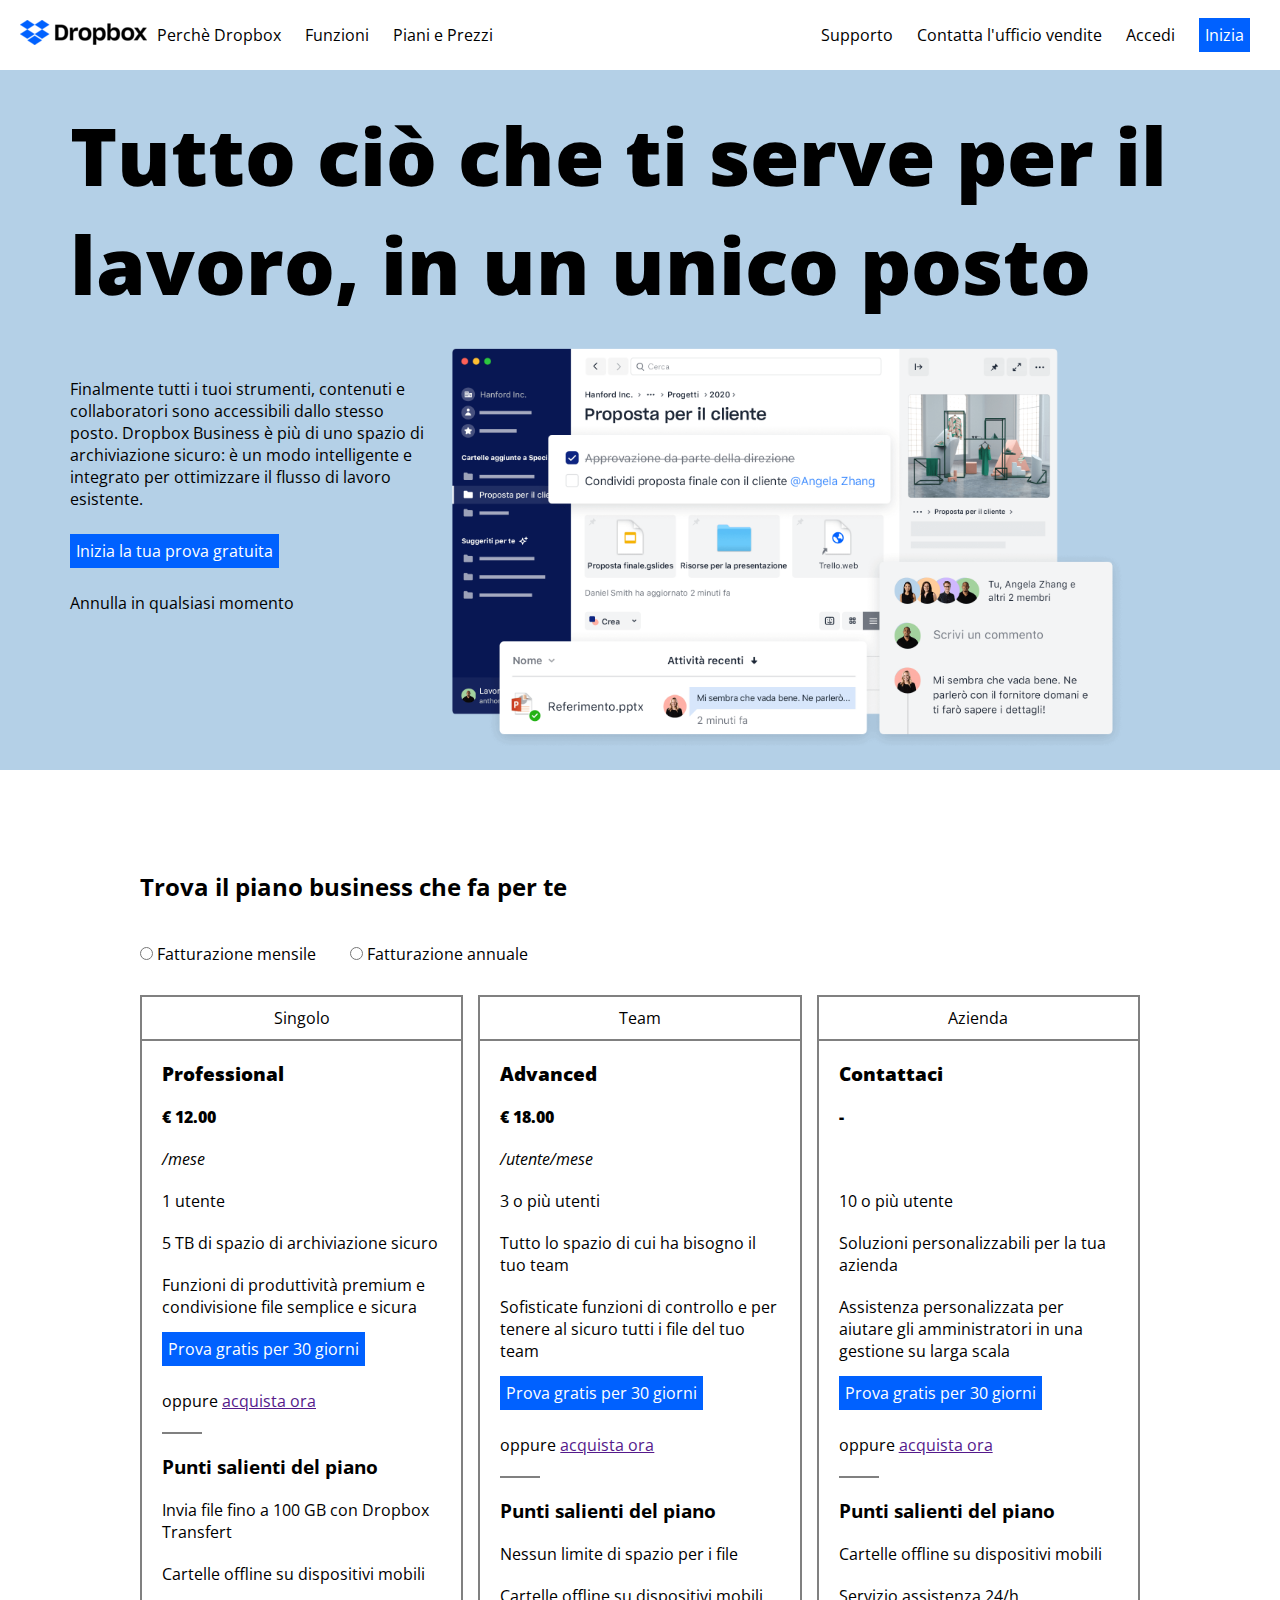
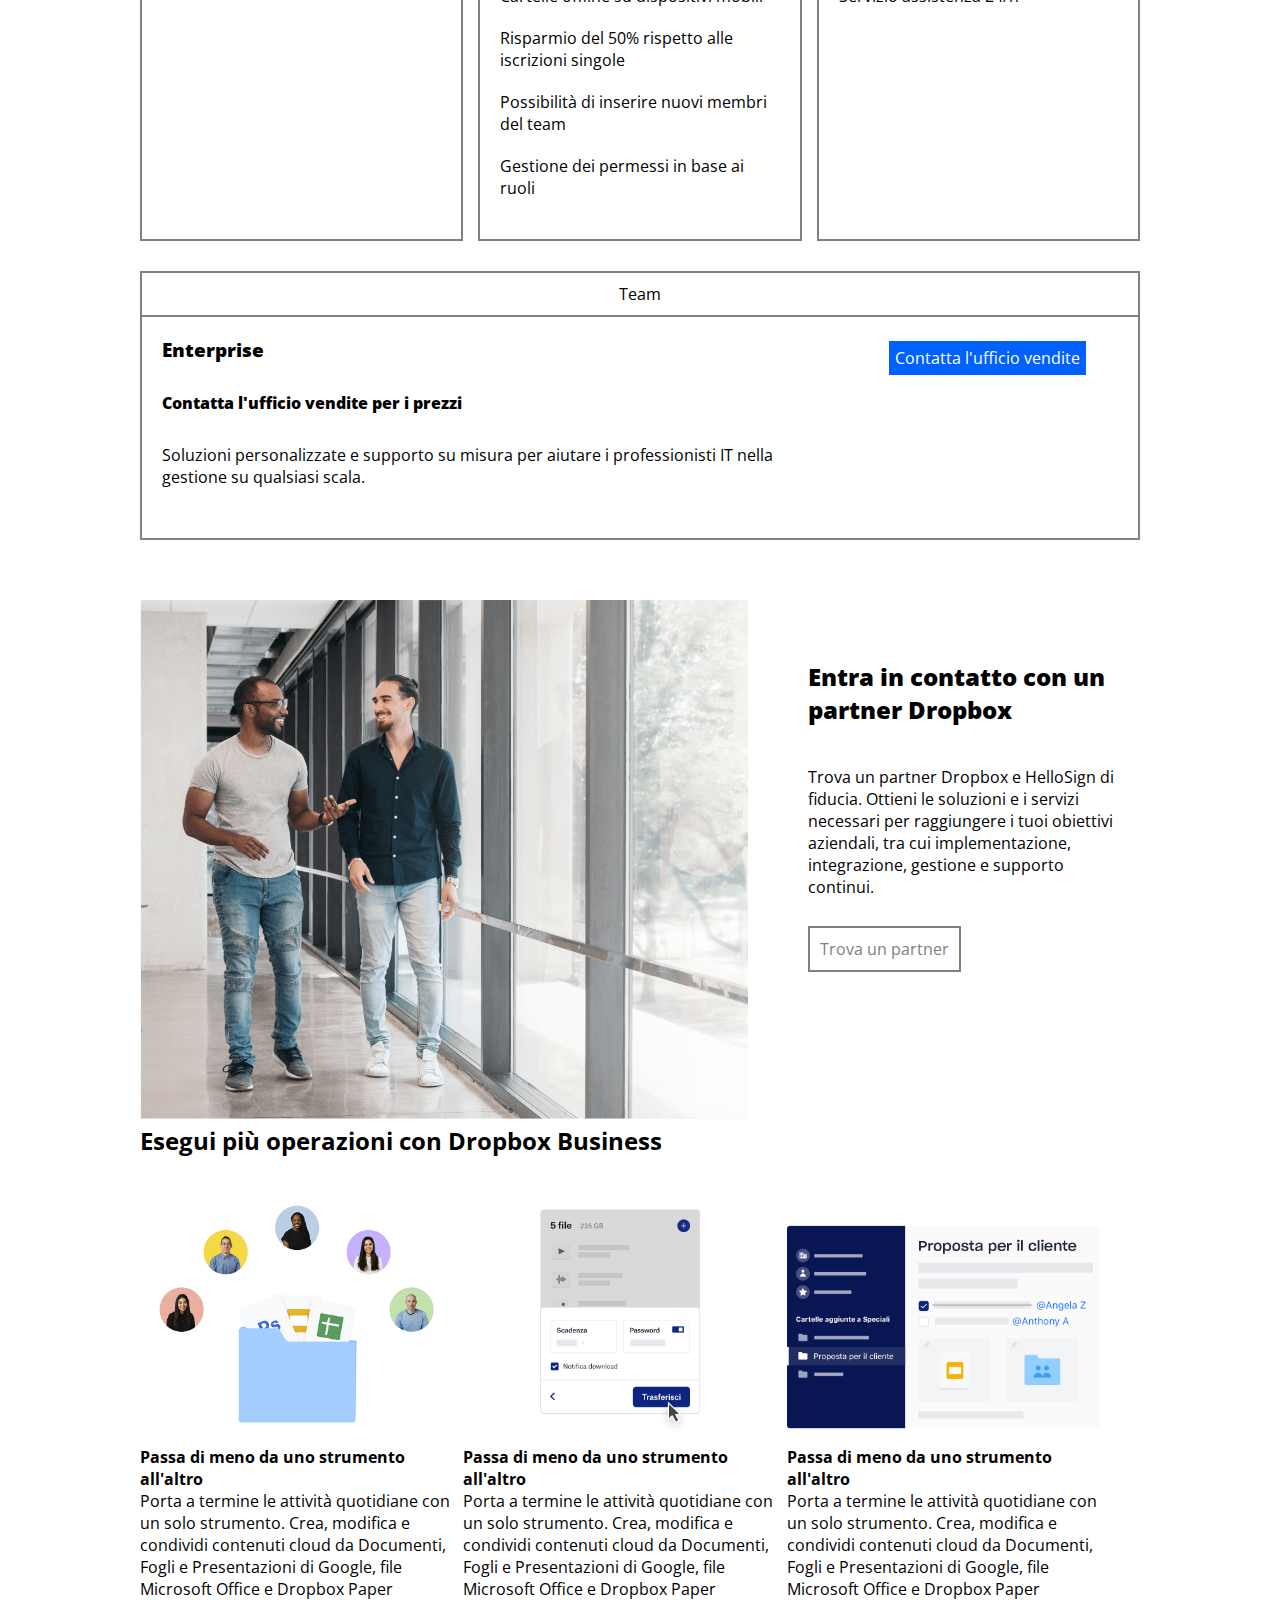
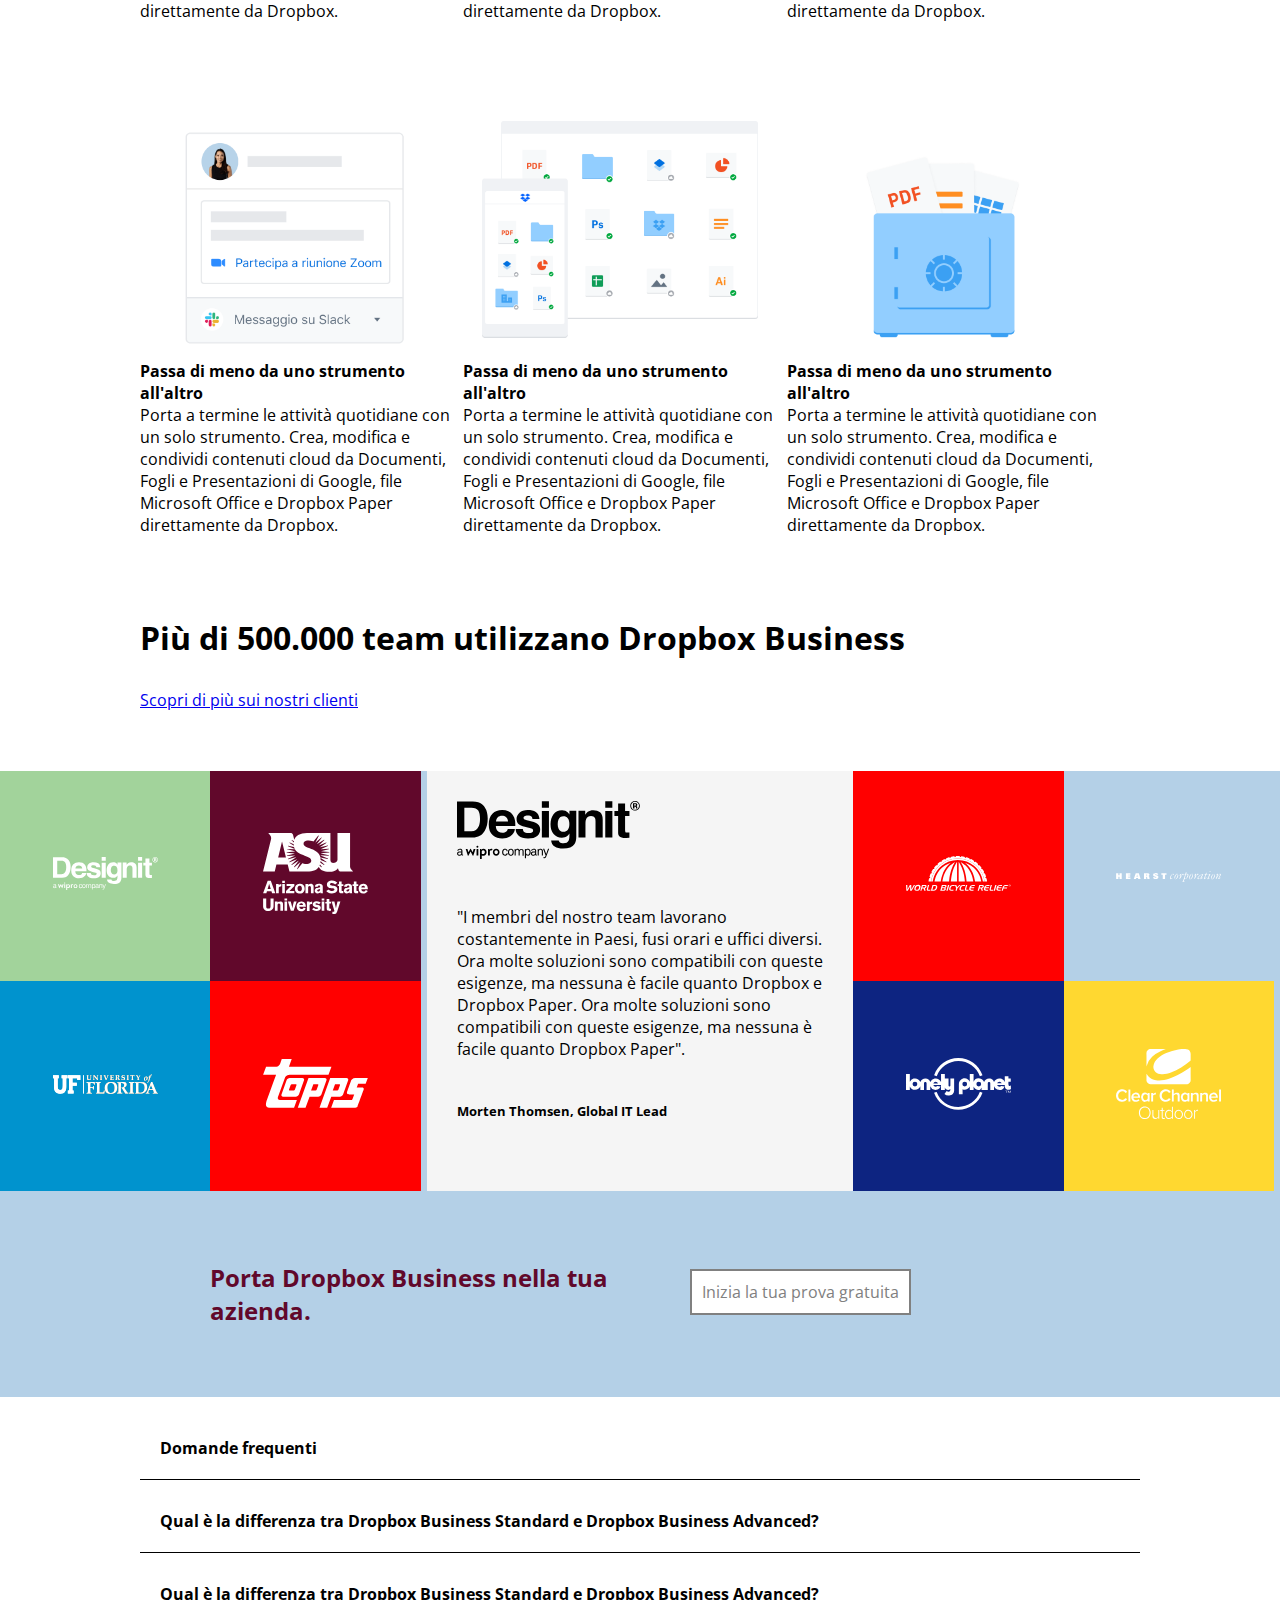
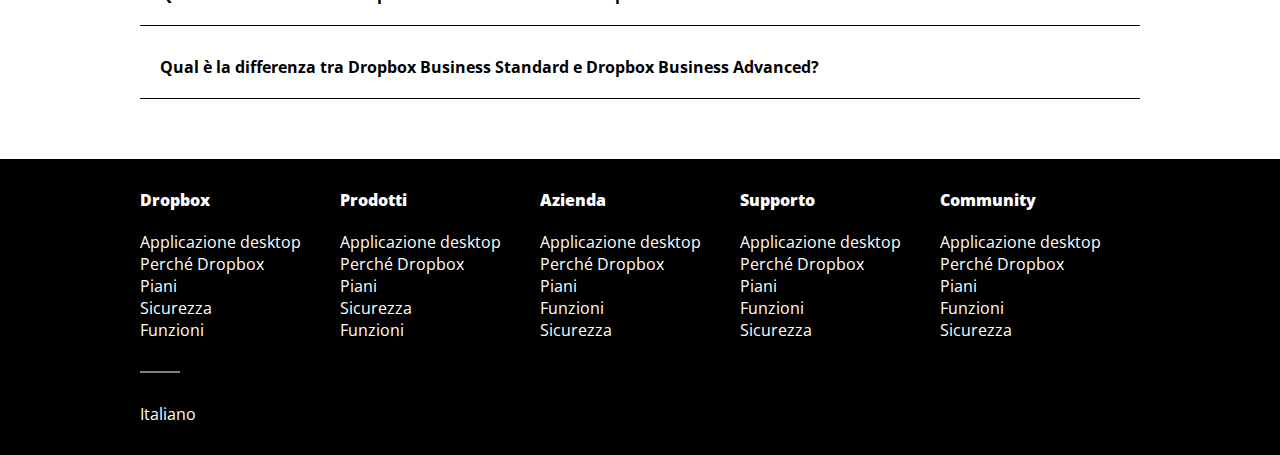
==== commit 33c5c4f0: "edit" ====
--- a/index.html
+++ b/index.html
@@ -346,17 +346,19 @@
             </div>
         </div>
         <div class="question smallcontainer">
-            <h2>Domande frequenti</h2>
-            <hr>
-            <span><strong>Qual è la differenza tra Dropbox Business Standard e Dropbox Business Advanced?</strong></span>
-            <span class="anglearrow"><i class="fa-solid fa-angle-down" style="color: #000000;"></i></span>
-            <hr>
-            <span><strong>Qual è la differenza tra Dropbox Business Standard e Dropbox Business Advanced?</strong></span>
-            <span class="anglearrow"><i class="fa-solid fa-angle-down" style="color: #000000;"></i></span>
-            <hr>
-            <span><strong>Qual è la differenza tra Dropbox Business Standard e Dropbox Business Advanced?</strong></span>
-            <span class="anglearrow"><i class="fa-solid fa-angle-down" style="color: #000000;"></i></span>
-            <hr>
+            <div class="border"><strong>Domande frequenti</strong></div>
+            <div class="border">
+                <p><strong>Qual è la differenza tra Dropbox Business Standard e Dropbox Business Advanced?</strong></p>
+                <div><i class="fa-solid fa-angle-down" style="color: #000000;"></i></div>
+            </div>
+            <div class="border">
+                <p><strong>Qual è la differenza tra Dropbox Business Standard e Dropbox Business Advanced?</strong></p>
+                <div><i class="fa-solid fa-angle-down" style="color: #000000;"></i></div>
+            </div>
+            <div class="border">
+                <p><strong>Qual è la differenza tra Dropbox Business Standard e Dropbox Business Advanced?</strong></p>
+                <div><i class="fa-solid fa-angle-down" style="color: #000000;"></i></div>
+            </div class="border">
         </div>
     </main>
 
--- a/css/style.css
+++ b/css/style.css
@@ -348,11 +348,19 @@
     }
 
     .question{
-        padding: 40px;
+        margin-top: 20px;
+        margin-bottom: 60px;
     }
 
     .question> *{
-        margin: 40px;
+        padding: 20px;
+        margin-bottom: 10px;
+        display: flex;
+        justify-content: space-between;
+    }
+
+    .border{
+        border-bottom: 1px solid black;
     }
 
     .footer_bottom_container> *{
